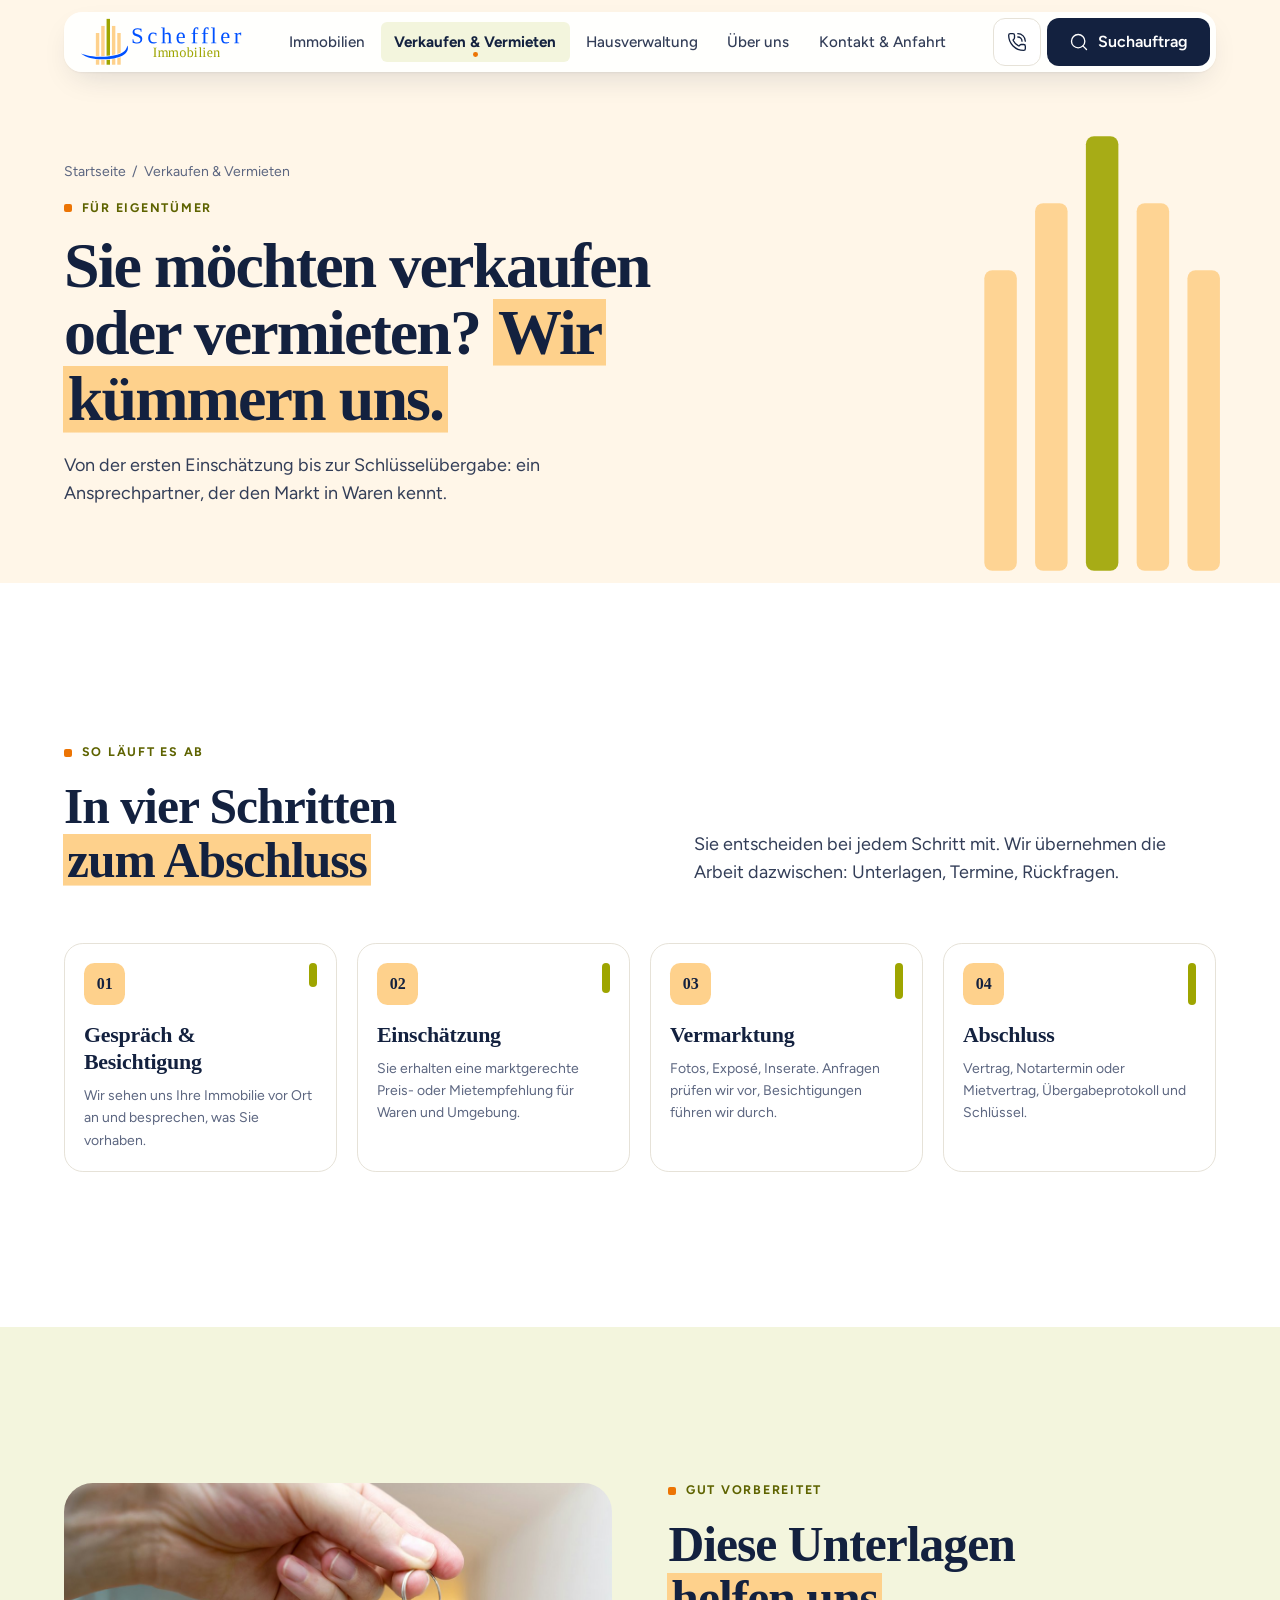
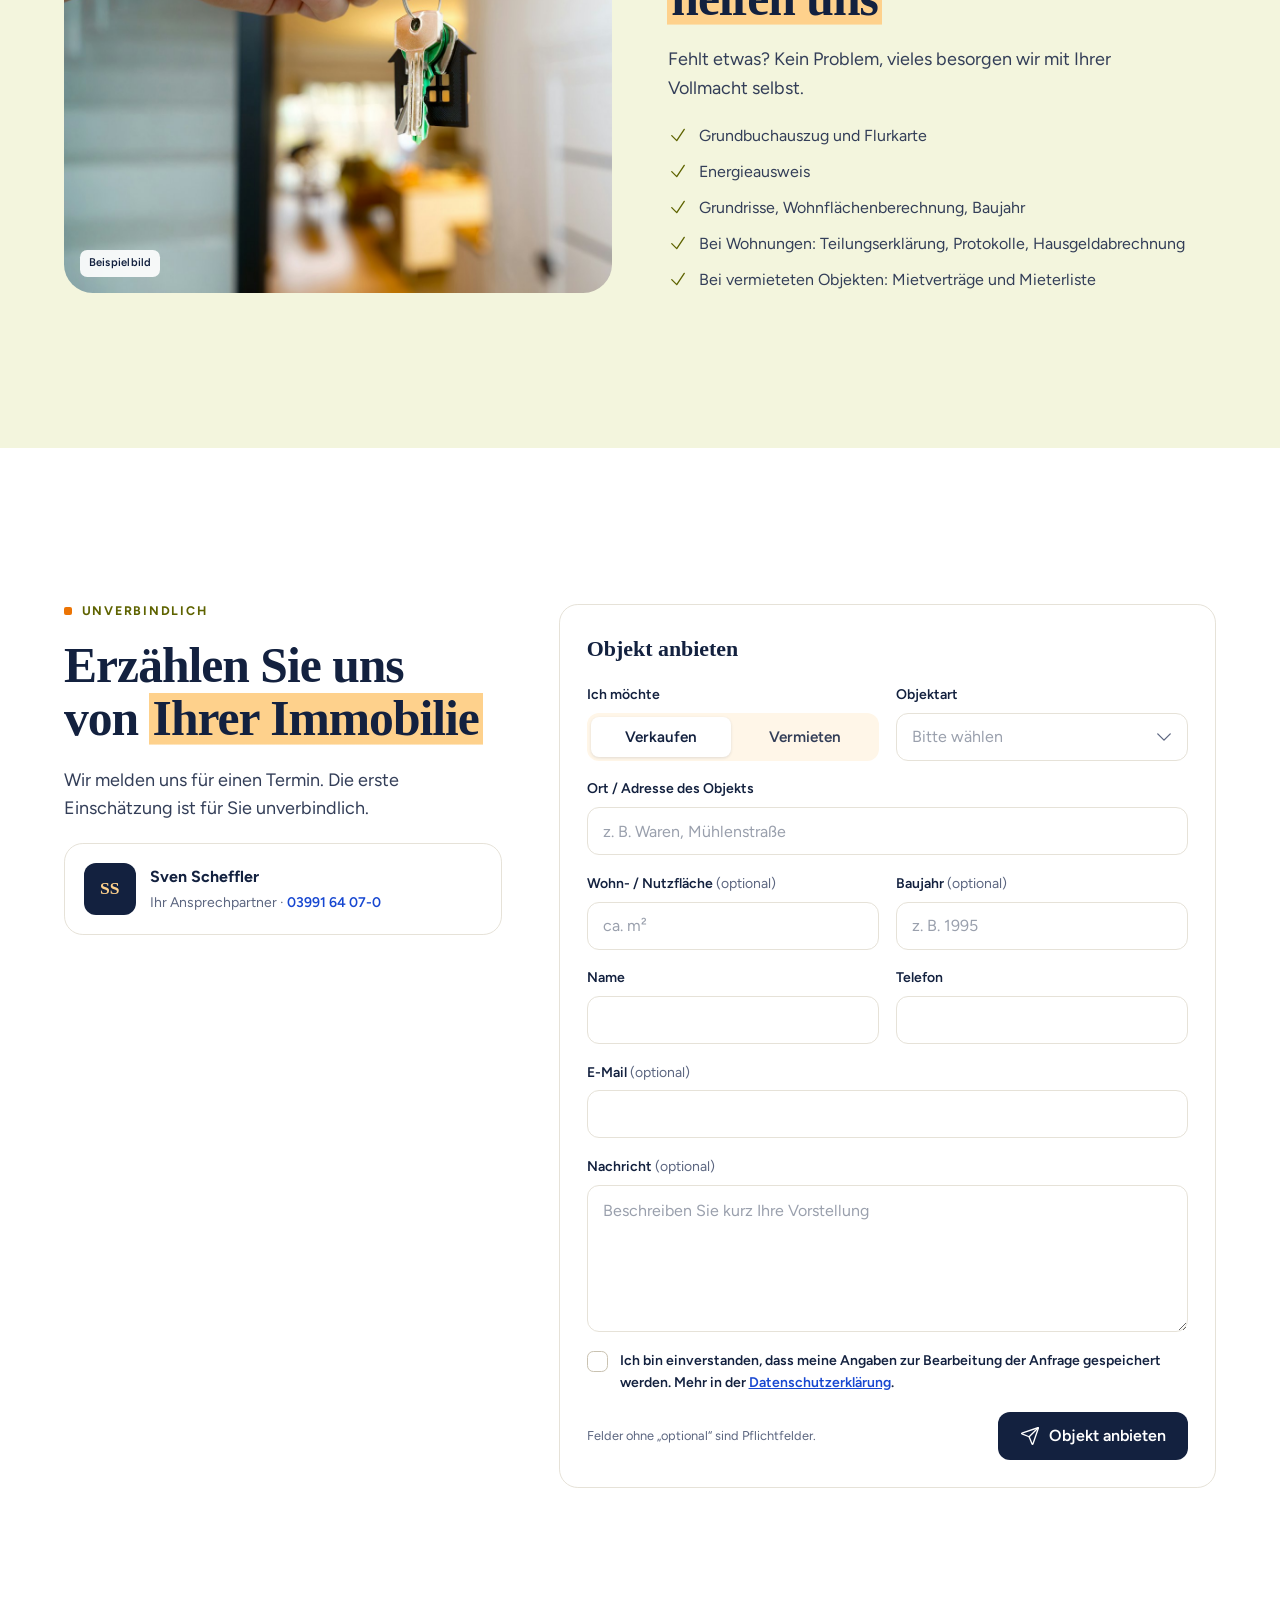
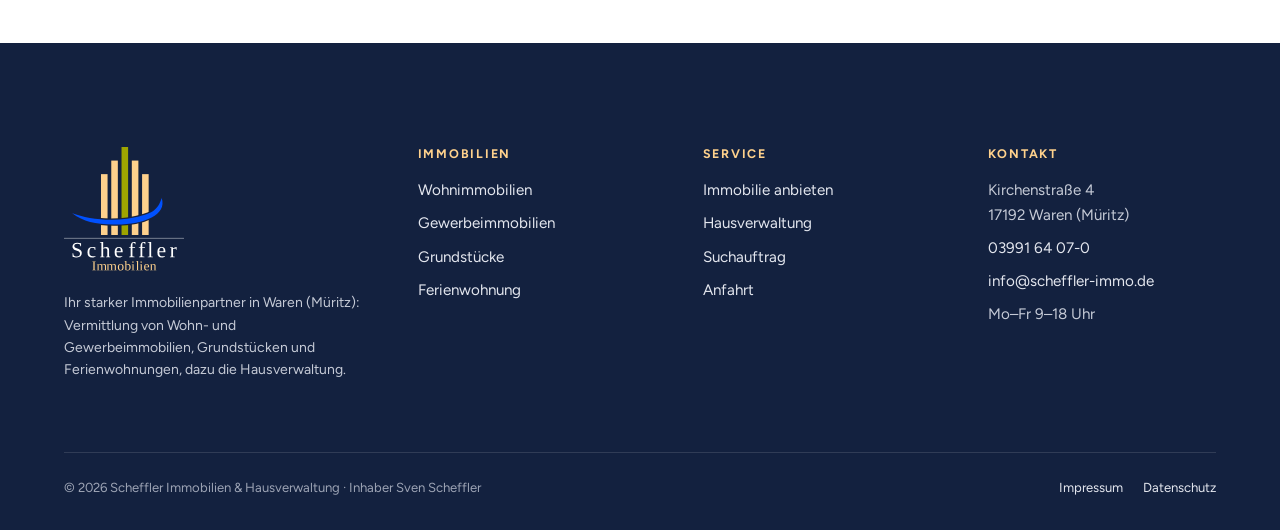
==== anbieten.html @ e6c8309a "Designentwurf Scheffler Immobilien & Hausverwaltung, Waren (Müritz)" ====
<!doctype html>
<html lang="de">
<head>
  <meta charset="utf-8">
  <meta name="viewport" content="width=device-width, initial-scale=1, viewport-fit=cover">
  <title>Immobilie verkaufen oder vermieten in Waren (Müritz) · Scheffler Immobilien</title>
  <meta name="description" content="Sie möchten Ihr Haus, Ihre Wohnung oder Ihr Grundstück in Waren verkaufen oder vermieten? Scheffler Immobilien begleitet Sie von der Einschätzung bis zur Übergabe.">
  <meta name="robots" content="noindex, nofollow">
  <meta name="theme-color" content="#ffffff">
  <link rel="icon" href="assets/favicon.svg" type="image/svg+xml">
  <link rel="preload" href="fonts/fraunces-latin.woff2" as="font" type="font/woff2" crossorigin>
  <link rel="preload" href="fonts/figtree-latin.woff2" as="font" type="font/woff2" crossorigin>
  <link rel="stylesheet" href="css/styles.css?v=1">
  <script>document.documentElement.classList.add('js');try{if(sessionStorage.getItem('si-seen'))document.documentElement.classList.add('no-preload')}catch(e){}</script>
</head>
<body>
<!-- partial:sprite --><svg class="sr-only" aria-hidden="true" focusable="false"><symbol id="i-home-modern" viewBox="0 0 24 24"><path d="M8.25 21v-4.875c0-.621.504-1.125 1.125-1.125h2.25c.621 0 1.125.504 1.125 1.125V21m0 0h4.5V3.545M12.75 21h7.5V10.75M2.25 21h1.5m18 0h-18M2.25 9l4.5-1.636M18.75 3l-1.5.545m0 6.205 3 1m1.5.5-1.5-.5M6.75 7.364V3h-3v18m3-13.636 10.5-3.819"/></symbol><symbol id="i-building-office-2" viewBox="0 0 24 24"><path d="M2.25 21h19.5m-18-18v18m10.5-18v18m6-13.5V21M6.75 6.75h.75m-.75 3h.75m-.75 3h.75m3-6h.75m-.75 3h.75m-.75 3h.75M6.75 21v-3.375c0-.621.504-1.125 1.125-1.125h2.25c.621 0 1.125.504 1.125 1.125V21M3 3h12m-.75 4.5H21m-3.75 3.75h.008v.008h-.008v-.008Zm0 3h.008v.008h-.008v-.008Zm0 3h.008v.008h-.008v-.008Z"/></symbol><symbol id="i-map" viewBox="0 0 24 24"><path d="M9 6.75V15m6-6v8.25m.503 3.498 4.875-2.437c.381-.19.622-.58.622-1.006V4.82c0-.836-.88-1.38-1.628-1.006l-3.869 1.934c-.317.159-.69.159-1.006 0L9.503 3.252a1.125 1.125 0 0 0-1.006 0L3.622 5.689C3.24 5.88 3 6.27 3 6.695V19.18c0 .836.88 1.38 1.628 1.006l3.869-1.934c.317-.159.69-.159 1.006 0l4.994 2.497c.317.158.69.158 1.006 0Z"/></symbol><symbol id="i-sun" viewBox="0 0 24 24"><path d="M12 3v2.25m6.364.386-1.591 1.591M21 12h-2.25m-.386 6.364-1.591-1.591M12 18.75V21m-4.773-4.227-1.591 1.591M5.25 12H3m4.227-4.773L5.636 5.636M15.75 12a3.75 3.75 0 1 1-7.5 0 3.75 3.75 0 0 1 7.5 0Z"/></symbol><symbol id="i-envelope" viewBox="0 0 24 24"><path d="M21.75 6.75v10.5a2.25 2.25 0 0 1-2.25 2.25h-15a2.25 2.25 0 0 1-2.25-2.25V6.75m19.5 0A2.25 2.25 0 0 0 19.5 4.5h-15a2.25 2.25 0 0 0-2.25 2.25m19.5 0v.243a2.25 2.25 0 0 1-1.07 1.916l-7.5 4.615a2.25 2.25 0 0 1-2.36 0L3.32 8.91a2.25 2.25 0 0 1-1.07-1.916V6.75"/></symbol><symbol id="i-chevron-down" viewBox="0 0 24 24"><path d="m19.5 8.25-7.5 7.5-7.5-7.5"/></symbol><symbol id="i-check" viewBox="0 0 24 24"><path d="m4.5 12.75 6 6 9-13.5"/></symbol><symbol id="i-squares-2x2" viewBox="0 0 24 24"><path d="M3.75 6A2.25 2.25 0 0 1 6 3.75h2.25A2.25 2.25 0 0 1 10.5 6v2.25a2.25 2.25 0 0 1-2.25 2.25H6a2.25 2.25 0 0 1-2.25-2.25V6ZM3.75 15.75A2.25 2.25 0 0 1 6 13.5h2.25a2.25 2.25 0 0 1 2.25 2.25V18a2.25 2.25 0 0 1-2.25 2.25H6A2.25 2.25 0 0 1 3.75 18v-2.25ZM13.5 6a2.25 2.25 0 0 1 2.25-2.25H18A2.25 2.25 0 0 1 20.25 6v2.25A2.25 2.25 0 0 1 18 10.5h-2.25a2.25 2.25 0 0 1-2.25-2.25V6ZM13.5 15.75a2.25 2.25 0 0 1 2.25-2.25H18a2.25 2.25 0 0 1 2.25 2.25V18A2.25 2.25 0 0 1 18 20.25h-2.25A2.25 2.25 0 0 1 13.5 18v-2.25Z"/></symbol><symbol id="i-arrows-pointing-out" viewBox="0 0 24 24"><path d="M3.75 3.75v4.5m0-4.5h4.5m-4.5 0L9 9M3.75 20.25v-4.5m0 4.5h4.5m-4.5 0L9 15M20.25 3.75h-4.5m4.5 0v4.5m0-4.5L15 9m5.25 11.25h-4.5m4.5 0v-4.5m0 4.5L15 15"/></symbol><symbol id="i-calendar-days" viewBox="0 0 24 24"><path d="M6.75 3v2.25M17.25 3v2.25M3 18.75V7.5a2.25 2.25 0 0 1 2.25-2.25h13.5A2.25 2.25 0 0 1 21 7.5v11.25m-18 0A2.25 2.25 0 0 0 5.25 21h13.5A2.25 2.25 0 0 0 21 18.75m-18 0v-7.5A2.25 2.25 0 0 1 5.25 9h13.5A2.25 2.25 0 0 1 21 11.25v7.5m-9-6h.008v.008H12v-.008ZM12 15h.008v.008H12V15Zm0 2.25h.008v.008H12v-.008ZM9.75 15h.008v.008H9.75V15Zm0 2.25h.008v.008H9.75v-.008ZM7.5 15h.008v.008H7.5V15Zm0 2.25h.008v.008H7.5v-.008Zm6.75-4.5h.008v.008h-.008v-.008Zm0 2.25h.008v.008h-.008V15Zm0 2.25h.008v.008h-.008v-.008Zm2.25-4.5h.008v.008H16.5v-.008Zm0 2.25h.008v.008H16.5V15Z"/></symbol><symbol id="i-banknotes" viewBox="0 0 24 24"><path d="M2.25 18.75a60.07 60.07 0 0 1 15.797 2.101c.727.198 1.453-.342 1.453-1.096V18.75M3.75 4.5v.75A.75.75 0 0 1 3 6h-.75m0 0v-.375c0-.621.504-1.125 1.125-1.125H20.25M2.25 6v9m18-10.5v.75c0 .414.336.75.75.75h.75m-1.5-1.5h.375c.621 0 1.125.504 1.125 1.125v9.75c0 .621-.504 1.125-1.125 1.125h-.375m1.5-1.5H21a.75.75 0 0 0-.75.75v.75m0 0H3.75m0 0h-.375a1.125 1.125 0 0 1-1.125-1.125V15m1.5 1.5v-.75A.75.75 0 0 0 3 15h-.75M15 10.5a3 3 0 1 1-6 0 3 3 0 0 1 6 0Zm3 0h.008v.008H18V10.5Zm-12 0h.008v.008H6V10.5Z"/></symbol><symbol id="i-wrench-screwdriver" viewBox="0 0 24 24"><path d="M11.42 15.17 17.25 21A2.652 2.652 0 0 0 21 17.25l-5.877-5.877M11.42 15.17l2.496-3.03c.317-.384.74-.626 1.208-.766M11.42 15.17l-4.655 5.653a2.548 2.548 0 1 1-3.586-3.586l6.837-5.63m5.108-.233c.55-.164 1.163-.188 1.743-.14a4.5 4.5 0 0 0 4.486-6.336l-3.276 3.277a3.004 3.004 0 0 1-2.25-2.25l3.276-3.276a4.5 4.5 0 0 0-6.336 4.486c.091 1.076-.071 2.264-.904 2.95l-.102.085m-1.745 1.437L5.909 7.5H4.5L2.25 3.75l1.5-1.5L7.5 4.5v1.409l4.26 4.26m-1.745 1.437 1.745-1.437m6.615 8.206L15.75 15.75M4.867 19.125h.008v.008h-.008v-.008Z"/></symbol><symbol id="i-document-text" viewBox="0 0 24 24"><path d="M19.5 14.25v-2.625a3.375 3.375 0 0 0-3.375-3.375h-1.5A1.125 1.125 0 0 1 13.5 7.125v-1.5a3.375 3.375 0 0 0-3.375-3.375H8.25m0 12.75h7.5m-7.5 3H12M10.5 2.25H5.625c-.621 0-1.125.504-1.125 1.125v17.25c0 .621.504 1.125 1.125 1.125h12.75c.621 0 1.125-.504 1.125-1.125V11.25a9 9 0 0 0-9-9Z"/></symbol><symbol id="i-calculator" viewBox="0 0 24 24"><path d="M15.75 15.75V18m-7.5-6.75h.008v.008H8.25v-.008Zm0 2.25h.008v.008H8.25V13.5Zm0 2.25h.008v.008H8.25v-.008Zm0 2.25h.008v.008H8.25V18Zm2.498-6.75h.007v.008h-.007v-.008Zm0 2.25h.007v.008h-.007V13.5Zm0 2.25h.007v.008h-.007v-.008Zm0 2.25h.007v.008h-.007V18Zm2.504-6.75h.008v.008h-.008v-.008Zm0 2.25h.008v.008h-.008V13.5Zm0 2.25h.008v.008h-.008v-.008Zm0 2.25h.008v.008h-.008V18Zm2.498-6.75h.008v.008h-.008v-.008Zm0 2.25h.008v.008h-.008V13.5ZM8.25 6h7.5v2.25h-7.5V6ZM12 2.25c-1.892 0-3.758.11-5.593.322C5.307 2.7 4.5 3.65 4.5 4.757V19.5a2.25 2.25 0 0 0 2.25 2.25h10.5a2.25 2.25 0 0 0 2.25-2.25V4.757c0-1.108-.806-2.057-1.907-2.185A48.507 48.507 0 0 0 12 2.25Z"/></symbol><symbol id="i-users" viewBox="0 0 24 24"><path d="M15 19.128a9.38 9.38 0 0 0 2.625.372 9.337 9.337 0 0 0 4.121-.952 4.125 4.125 0 0 0-7.533-2.493M15 19.128v-.003c0-1.113-.285-2.16-.786-3.07M15 19.128v.106A12.318 12.318 0 0 1 8.624 21c-2.331 0-4.512-.645-6.374-1.766l-.001-.109a6.375 6.375 0 0 1 11.964-3.07M12 6.375a3.375 3.375 0 1 1-6.75 0 3.375 3.375 0 0 1 6.75 0Zm8.25 2.25a2.625 2.625 0 1 1-5.25 0 2.625 2.625 0 0 1 5.25 0Z"/></symbol><symbol id="i-chat-bubble-left-right" viewBox="0 0 24 24"><path d="M20.25 8.511c.884.284 1.5 1.128 1.5 2.097v4.286c0 1.136-.847 2.1-1.98 2.193-.34.027-.68.052-1.02.072v3.091l-3-3c-1.354 0-2.694-.055-4.02-.163a2.115 2.115 0 0 1-.825-.242m9.345-8.334a2.126 2.126 0 0 0-.476-.095 48.64 48.64 0 0 0-8.048 0c-1.131.094-1.976 1.057-1.976 2.192v4.286c0 .837.46 1.58 1.155 1.951m9.345-8.334V6.637c0-1.621-1.152-3.026-2.76-3.235A48.455 48.455 0 0 0 11.25 3c-2.115 0-4.198.137-6.24.402-1.608.209-2.76 1.614-2.76 3.235v6.226c0 1.621 1.152 3.026 2.76 3.235.577.075 1.157.14 1.74.194V21l4.155-4.155"/></symbol><symbol id="i-shield-check" viewBox="0 0 24 24"><path d="M9 12.75 11.25 15 15 9.75m-3-7.036A11.959 11.959 0 0 1 3.598 6 11.99 11.99 0 0 0 3 9.749c0 5.592 3.824 10.29 9 11.623 5.176-1.332 9-6.03 9-11.622 0-1.31-.21-2.571-.598-3.751h-.152c-3.196 0-6.1-1.248-8.25-3.285Z"/></symbol><symbol id="i-clipboard-document-check" viewBox="0 0 24 24"><path d="M11.35 3.836c-.065.21-.1.433-.1.664 0 .414.336.75.75.75h4.5a.75.75 0 0 0 .75-.75 2.25 2.25 0 0 0-.1-.664m-5.8 0A2.251 2.251 0 0 1 13.5 2.25H15c1.012 0 1.867.668 2.15 1.586m-5.8 0c-.376.023-.75.05-1.124.08C9.095 4.01 8.25 4.973 8.25 6.108V8.25m8.9-4.414c.376.023.75.05 1.124.08 1.131.094 1.976 1.057 1.976 2.192V16.5A2.25 2.25 0 0 1 18 18.75h-2.25m-7.5-10.5H4.875c-.621 0-1.125.504-1.125 1.125v11.25c0 .621.504 1.125 1.125 1.125h9.75c.621 0 1.125-.504 1.125-1.125V18.75m-7.5-10.5h6.375c.621 0 1.125.504 1.125 1.125v9.375m-8.25-3 1.5 1.5 3-3.75"/></symbol><symbol id="i-camera" viewBox="0 0 24 24"><path d="M6.827 6.175A2.31 2.31 0 0 1 5.186 7.23c-.38.054-.757.112-1.134.175C2.999 7.58 2.25 8.507 2.25 9.574V18a2.25 2.25 0 0 0 2.25 2.25h15A2.25 2.25 0 0 0 21.75 18V9.574c0-1.067-.75-1.994-1.802-2.169a47.865 47.865 0 0 0-1.134-.175 2.31 2.31 0 0 1-1.64-1.055l-.822-1.316a2.192 2.192 0 0 0-1.736-1.039 48.774 48.774 0 0 0-5.232 0 2.192 2.192 0 0 0-1.736 1.039l-.821 1.316Z"/><path d="M16.5 12.75a4.5 4.5 0 1 1-9 0 4.5 4.5 0 0 1 9 0ZM18.75 10.5h.008v.008h-.008V10.5Z"/></symbol><symbol id="i-scale" viewBox="0 0 24 24"><path d="M12 3v17.25m0 0c-1.472 0-2.882.265-4.185.75M12 20.25c1.472 0 2.882.265 4.185.75M18.75 4.97A48.416 48.416 0 0 0 12 4.5c-2.291 0-4.545.16-6.75.47m13.5 0c1.01.143 2.01.317 3 .52m-3-.52 2.62 10.726c.122.499-.106 1.028-.589 1.202a5.988 5.988 0 0 1-2.031.352 5.988 5.988 0 0 1-2.031-.352c-.483-.174-.711-.703-.59-1.202L18.75 4.971Zm-16.5.52c.99-.203 1.99-.377 3-.52m0 0 2.62 10.726c.122.499-.106 1.028-.589 1.202a5.989 5.989 0 0 1-2.031.352 5.989 5.989 0 0 1-2.031-.352c-.483-.174-.711-.703-.59-1.202L5.25 4.971Z"/></symbol><symbol id="i-device-phone-mobile" viewBox="0 0 24 24"><path d="M10.5 1.5H8.25A2.25 2.25 0 0 0 6 3.75v16.5a2.25 2.25 0 0 0 2.25 2.25h7.5A2.25 2.25 0 0 0 18 20.25V3.75a2.25 2.25 0 0 0-2.25-2.25H13.5m-3 0V3h3V1.5m-3 0h3m-3 18.75h3"/></symbol><symbol id="i-x-mark" viewBox="0 0 24 24"><path d="M6 18 18 6M6 6l12 12"/></symbol><symbol id="i-building-storefront" viewBox="0 0 24 24"><path d="M13.5 21v-7.5a.75.75 0 0 1 .75-.75h3a.75.75 0 0 1 .75.75V21m-4.5 0H2.36m11.14 0H18m0 0h3.64m-1.39 0V9.349M3.75 21V9.349m0 0a3.001 3.001 0 0 0 3.75-.615A2.993 2.993 0 0 0 9.75 9.75c.896 0 1.7-.393 2.25-1.016a2.993 2.993 0 0 0 2.25 1.016c.896 0 1.7-.393 2.25-1.015a3.001 3.001 0 0 0 3.75.614m-16.5 0a3.004 3.004 0 0 1-.621-4.72l1.189-1.19A1.5 1.5 0 0 1 5.378 3h13.243a1.5 1.5 0 0 1 1.06.44l1.19 1.189a3 3 0 0 1-.621 4.72M6.75 18h3.75a.75.75 0 0 0 .75-.75V13.5a.75.75 0 0 0-.75-.75H6.75a.75.75 0 0 0-.75.75v3.75c0 .414.336.75.75.75Z"/></symbol><symbol id="i-sparkles" viewBox="0 0 24 24"><path d="M9.813 15.904 9 18.75l-.813-2.846a4.5 4.5 0 0 0-3.09-3.09L2.25 12l2.846-.813a4.5 4.5 0 0 0 3.09-3.09L9 5.25l.813 2.846a4.5 4.5 0 0 0 3.09 3.09L15.75 12l-2.846.813a4.5 4.5 0 0 0-3.09 3.09ZM18.259 8.715 18 9.75l-.259-1.035a3.375 3.375 0 0 0-2.455-2.456L14.25 6l1.036-.259a3.375 3.375 0 0 0 2.455-2.456L18 2.25l.259 1.035a3.375 3.375 0 0 0 2.456 2.456L21.75 6l-1.035.259a3.375 3.375 0 0 0-2.456 2.456ZM16.894 20.567 16.5 21.75l-.394-1.183a2.25 2.25 0 0 0-1.423-1.423L13.5 18.75l1.183-.394a2.25 2.25 0 0 0 1.423-1.423l.394-1.183.394 1.183a2.25 2.25 0 0 0 1.423 1.423l1.183.394-1.183.394a2.25 2.25 0 0 0-1.423 1.423Z"/></symbol><symbol id="i-user" viewBox="0 0 24 24"><path d="M15.75 6a3.75 3.75 0 1 1-7.5 0 3.75 3.75 0 0 1 7.5 0ZM4.501 20.118a7.5 7.5 0 0 1 14.998 0A17.933 17.933 0 0 1 12 21.75c-2.676 0-5.216-.584-7.499-1.632Z"/></symbol><symbol id="i-currency-euro" viewBox="0 0 24 24"><path d="M14.25 7.756a4.5 4.5 0 1 0 0 8.488M7.5 10.5h5.25m-5.25 3h5.25M21 12a9 9 0 1 1-18 0 9 9 0 0 1 18 0Z"/></symbol><symbol id="i-arrow-long-right" viewBox="0 0 24 24"><path d="M17.25 8.25 21 12m0 0-3.75 3.75M21 12H3"/></symbol><symbol id="i-home" viewBox="0 0 24 24"><path d="m2.25 12 8.954-8.955c.44-.439 1.152-.439 1.591 0L21.75 12M4.5 9.75v10.125c0 .621.504 1.125 1.125 1.125H9.75v-4.875c0-.621.504-1.125 1.125-1.125h2.25c.621 0 1.125.504 1.125 1.125V21h4.125c.621 0 1.125-.504 1.125-1.125V9.75M8.25 21h8.25"/></symbol><symbol id="i-information-circle" viewBox="0 0 24 24"><path d="m11.25 11.25.041-.02a.75.75 0 0 1 1.063.852l-.708 2.836a.75.75 0 0 0 1.063.853l.041-.021M21 12a9 9 0 1 1-18 0 9 9 0 0 1 18 0Zm-9-3.75h.008v.008H12V8.25Z"/></symbol><symbol id="i-hand-thumb-up" viewBox="0 0 24 24"><path d="M6.633 10.25c.806 0 1.533-.446 2.031-1.08a9.041 9.041 0 0 1 2.861-2.4c.723-.384 1.35-.956 1.653-1.715a4.498 4.498 0 0 0 .322-1.672V2.75a.75.75 0 0 1 .75-.75 2.25 2.25 0 0 1 2.25 2.25c0 1.152-.26 2.243-.723 3.218-.266.558.107 1.282.725 1.282m0 0h3.126c1.026 0 1.945.694 2.054 1.715.045.422.068.85.068 1.285a11.95 11.95 0 0 1-2.649 7.521c-.388.482-.987.729-1.605.729H13.48c-.483 0-.964-.078-1.423-.23l-3.114-1.04a4.501 4.501 0 0 0-1.423-.23H5.904m10.598-9.75H14.25M5.904 18.5c.083.205.173.405.27.602.197.4-.078.898-.523.898h-.908c-.889 0-1.713-.518-1.972-1.368a12 12 0 0 1-.521-3.507c0-1.553.295-3.036.831-4.398C3.387 9.953 4.167 9.5 5 9.5h1.053c.472 0 .745.556.5.96a8.958 8.958 0 0 0-1.302 4.665c0 1.194.232 2.333.654 3.375Z"/></symbol><symbol id="i-arrow" viewBox="0 0 24 24"><path d="M5 12h14"/><path d="m12 5 7 7-7 7"/></symbol></svg><!-- /partial:sprite -->
<!-- partial:header -->
<div class="preloader" aria-hidden="true">
  <svg viewBox="8 -2 114 114"><rect x="45" y="33" width="8" height="74" rx="1" fill="#FED18C"/><rect x="57.5" y="16.5" width="8" height="90.5" rx="1" fill="#FED18C"/><rect x="70" y="0" width="8" height="107" rx="1" fill="#9EA500"/><rect x="82.5" y="16.5" width="8" height="90.5" rx="1" fill="#FED18C"/><rect x="95" y="33" width="8" height="74" rx="1" fill="#FED18C"/><g class="pl-swoosh"><path d="M10 80.6C24 90.9 37.5 93.9 60.1 94.2C95.8 95.1 126 83 118.8 62C114.3 77.4 106.3 82.4 76.8 87.2C52.4 90.7 26 86.8 10 80.6Z" fill="none" stroke="#fff" stroke-width="3"/><path d="M10 80.6C24 90.9 37.5 93.9 60.1 94.2C95.8 95.1 126 83 118.8 62C114.3 77.4 106.3 82.4 76.8 87.2C52.4 90.7 26 86.8 10 80.6Z" fill="#0051FF"/></g></svg>
</div>
<a class="skip" href="#main">Zum Inhalt springen</a>
<header class="header">
  <div class="container">
    <div class="strip">
      <a class="brand" href="index.html" aria-label="Scheffler Immobilien, zur Startseite">
        <img src="assets/logo-quer.svg" alt="Scheffler Immobilien" width="378" height="112">
      </a>
      <nav class="nav" id="nav" aria-label="Hauptnavigation">
        <span class="nav__glider" aria-hidden="true"></span>
        <a class="nav__link" href="immobilien.html">Immobilien<svg class="i ai-arrow" aria-hidden="true"><use href="#i-arrow"/></svg></a>
        <a class="nav__link is-current" href="anbieten.html" aria-current="page">Verkaufen &amp; Vermieten<svg class="i ai-arrow" aria-hidden="true"><use href="#i-arrow"/></svg></a>
        <a class="nav__link" href="hausverwaltung.html">Hausverwaltung<svg class="i ai-arrow" aria-hidden="true"><use href="#i-arrow"/></svg></a>
        <a class="nav__link" href="index.html#ueber">Über uns<svg class="i ai-arrow" aria-hidden="true"><use href="#i-arrow"/></svg></a>
        <a class="nav__link" href="kontakt.html">Kontakt &amp; Anfahrt<svg class="i ai-arrow" aria-hidden="true"><use href="#i-arrow"/></svg></a>
        <div class="sheet-foot">
          <a class="btn btn--primary" href="kontakt.html#anfrage"><svg class="i ai ai-search" viewBox="0 0 24 24" aria-hidden="true"><g><path d="m21 21-4.34-4.34"/><circle cx="11" cy="11" r="8"/></g></svg>Suchauftrag</a>
          <a class="btn btn--ghost" href="tel:+49399164070"><svg class="i ai ai-phone" viewBox="0 0 24 24" aria-hidden="true"><path class="w1" d="M13 6a5 5 0 0 1 5 5"/><path class="w2" d="M13 2a9 9 0 0 1 9 9"/><path class="body" d="M13.832 16.568a1 1 0 0 0 1.213-.303l.355-.465A2 2 0 0 1 17 15h3a2 2 0 0 1 2 2v3a2 2 0 0 1-2 2A18 18 0 0 1 2 4a2 2 0 0 1 2-2h3a2 2 0 0 1 2 2v3a2 2 0 0 1-.8 1.6l-.468.351a1 1 0 0 0-.292 1.233 14 14 0 0 0 6.392 6.384"/></svg>03991 64 07-0</a>
        </div>
      </nav>
      <div class="strip__actions">
        <a class="icon-btn strip__tel" href="tel:+49399164070" aria-label="Anrufen: 03991 64 07-0"><svg class="i ai ai-phone" viewBox="0 0 24 24" aria-hidden="true"><path class="w1" d="M13 6a5 5 0 0 1 5 5"/><path class="w2" d="M13 2a9 9 0 0 1 9 9"/><path class="body" d="M13.832 16.568a1 1 0 0 0 1.213-.303l.355-.465A2 2 0 0 1 17 15h3a2 2 0 0 1 2 2v3a2 2 0 0 1-2 2A18 18 0 0 1 2 4a2 2 0 0 1 2-2h3a2 2 0 0 1 2 2v3a2 2 0 0 1-.8 1.6l-.468.351a1 1 0 0 0-.292 1.233 14 14 0 0 0 6.392 6.384"/></svg></a>
        <a class="btn btn--primary strip__cta" href="kontakt.html#anfrage" aria-label="Suchauftrag aufgeben"><svg class="i ai ai-search" viewBox="0 0 24 24" aria-hidden="true"><g><path d="m21 21-4.34-4.34"/><circle cx="11" cy="11" r="8"/></g></svg><span>Suchauftrag</span></a>
        <button class="icon-btn burger" type="button" aria-controls="nav" aria-expanded="false" aria-label="Menü öffnen">
          <span class="burger__bars" aria-hidden="true"><span></span><span></span><span></span></span>
        </button>
      </div>
    </div>
  </div>
</header>
<div class="backdrop" aria-hidden="true"></div>
<!-- /partial:header -->

<main id="main">
  <section class="page-head">
    <svg class="page-head__bars" viewBox="40 -2 70 112" aria-hidden="true"><rect x="45" y="33" width="8" height="74" rx="2" fill="#FED18C"/><rect x="57.5" y="16.5" width="8" height="90.5" rx="2" fill="#FED18C"/><rect x="70" y="0" width="8" height="107" rx="2" fill="#9EA500"/><rect x="82.5" y="16.5" width="8" height="90.5" rx="2" fill="#FED18C"/><rect x="95" y="33" width="8" height="74" rx="2" fill="#FED18C"/></svg>
    <div class="container page-head__grid">
      <div class="page-head__copy">
        <nav class="crumbs" aria-label="Brotkrumen"><a href="index.html">Startseite</a><span aria-hidden="true">/</span><span aria-current="page">Verkaufen & Vermieten</span></nav>
        <span class="eyebrow">Für Eigentümer</span>
        <h1>Sie möchten verkaufen oder vermieten? <span class="hl">Wir kümmern uns.</span></h1>
        <p class="lead">Von der ersten Einschätzung bis zur Schlüsselübergabe: ein Ansprechpartner, der den Markt in Waren kennt.</p>
      </div>
      
    </div>
  </section>

  <section class="section" aria-labelledby="ablauf-title">
    <div class="container">
      <div class="sec-head sec-head--split reveal">
        <div class="sec-head__main"><span class="eyebrow">So läuft es ab</span><h2 class="h2" id="ablauf-title" style="margin-top:1rem">In vier Schritten <span class="hl">zum Abschluss</span></h2></div>
        <div class="sec-head__side"><p class="lead">Sie entscheiden bei jedem Schritt mit. Wir übernehmen die Arbeit dazwischen: Unterlagen, Termine, Rückfragen.</p></div>
      </div>
      <ol class="steps">
        <li class="step reveal"><h3 class="h3">Gespräch &amp; Besichtigung</h3><p>Wir sehen uns Ihre Immobilie vor Ort an und besprechen, was Sie vorhaben.</p></li>
        <li class="step reveal"><h3 class="h3">Einschätzung</h3><p>Sie erhalten eine marktgerechte Preis- oder Mietempfehlung für Waren und Umgebung.</p></li>
        <li class="step reveal"><h3 class="h3">Vermarktung</h3><p>Fotos, Exposé, Inserate. Anfragen prüfen wir vor, Besichtigungen führen wir durch.</p></li>
        <li class="step reveal"><h3 class="h3">Abschluss</h3><p>Vertrag, Notartermin oder Mietvertrag, Übergabeprotokoll und Schlüssel.</p></li>
      </ol>
    </div>
  </section>

  <section class="section section--olive" aria-labelledby="unterlagen-title">
    <div class="container split">
      <div class="split__media reveal"><img src="assets/img/schluessel.jpg" alt="Hand hält einen Hausschlüssel mit hausförmigem Anhänger" loading="lazy" width="1200" height="1200"><span class="tag">Beispielbild</span></div>
      <div class="split__copy reveal">
        <span class="eyebrow">Gut vorbereitet</span>
        <h2 class="h2" id="unterlagen-title">Diese Unterlagen <span class="hl">helfen uns</span></h2>
        <p class="lead">Fehlt etwas? Kein Problem, vieles besorgen wir mit Ihrer Vollmacht selbst.</p>
        <ul class="ticks">
          <li><svg class="i" aria-hidden="true"><use href="#i-check"/></svg>Grundbuchauszug und Flurkarte</li>
          <li><svg class="i" aria-hidden="true"><use href="#i-check"/></svg>Energieausweis</li>
          <li><svg class="i" aria-hidden="true"><use href="#i-check"/></svg>Grundrisse, Wohnflächenberechnung, Baujahr</li>
          <li><svg class="i" aria-hidden="true"><use href="#i-check"/></svg>Bei Wohnungen: Teilungserklärung, Protokolle, Hausgeldabrechnung</li>
          <li><svg class="i" aria-hidden="true"><use href="#i-check"/></svg>Bei vermieteten Objekten: Mietverträge und Mieterliste</li>
        </ul>
      </div>
    </div>
  </section>

  <section class="section" id="anfrage" aria-labelledby="form-title">
    <div class="container form-wrap">
      <div class="form-wrap__side">
        <span class="eyebrow">Unverbindlich</span>
        <h2 class="h2">Erzählen Sie uns von <span class="hl">Ihrer Immobilie</span></h2>
        <p class="lead">Wir melden uns für einen Termin. Die erste Einschätzung ist für Sie unverbindlich.</p>
        <div class="owner"><span class="owner__mono" aria-hidden="true">SS</span><div><b>Sven Scheffler</b><span>Ihr Ansprechpartner · <a class="link" href="tel:+49399164070">03991 64 07-0</a></span></div></div>
      </div>
      <div class="card form-wrap__form">
        <form class="form" data-form novalidate>
          <h3 class="form__title" id="form-title">Objekt anbieten</h3>
          <div class="form__grid">
            <div class="field">
              <span class="field__label" id="lbl-vorhaben">Ich möchte</span>
              <div class="seg seg--full" role="radiogroup" aria-labelledby="lbl-vorhaben"><input type="radio" name="vorhaben" id="f-vorhaben-verkaufen" value="verkaufen" checked><label for="f-vorhaben-verkaufen">Verkaufen</label><input type="radio" name="vorhaben" id="f-vorhaben-vermieten" value="vermieten"><label for="f-vorhaben-vermieten">Vermieten</label></div>
            </div>
            <div class="field">
              <span class="field__label" id="lbl-objektart">Objektart</span>
              <div class="select" data-select data-name="objektart">
                <input type="hidden" name="objektart" value="" data-required>
                <button class="select__btn" type="button" aria-haspopup="listbox" aria-expanded="false" aria-labelledby="lbl-objektart">
                  <span class="select__value is-placeholder">Bitte wählen</span><svg class="i" aria-hidden="true"><use href="#i-chevron-down"/></svg>
                </button>
                <ul class="select__list" role="listbox" aria-labelledby="lbl-objektart" data-title="Objektart" tabindex="-1"><li class="select__opt" role="option" data-value="" aria-selected="true">Bitte wählen<svg class="i" aria-hidden="true"><use href="#i-check"/></svg></li><li class="select__opt" role="option" data-value="wohnung">Eigentumswohnung<svg class="i" aria-hidden="true"><use href="#i-check"/></svg></li><li class="select__opt" role="option" data-value="haus">Haus<svg class="i" aria-hidden="true"><use href="#i-check"/></svg></li><li class="select__opt" role="option" data-value="mfh">Mehrfamilienhaus<svg class="i" aria-hidden="true"><use href="#i-check"/></svg></li><li class="select__opt" role="option" data-value="gewerbe">Gewerbeimmobilie<svg class="i" aria-hidden="true"><use href="#i-check"/></svg></li><li class="select__opt" role="option" data-value="grundstueck">Grundstück<svg class="i" aria-hidden="true"><use href="#i-check"/></svg></li><li class="select__opt" role="option" data-value="ferien">Ferienimmobilie<svg class="i" aria-hidden="true"><use href="#i-check"/></svg></li></ul>
              </div>
              <span class="field__error">Bitte wählen Sie eine Option.</span>
            </div>
            <div class="field full">
              <label for="f-ort">Ort / Adresse des Objekts</label>
              <input class="input" id="f-ort" name="ort" type="text" placeholder="z. B. Waren, Mühlenstraße" required>
              <span class="field__error">Bitte ausfüllen.</span>
            </div>
            <div class="field">
              <label for="f-flaeche">Wohn- / Nutzfläche <span class="opt">(optional)</span></label>
              <input class="input" id="f-flaeche" name="flaeche" type="text" placeholder="ca. m²">
              <span class="field__error">Bitte ausfüllen.</span>
            </div>
            <div class="field">
              <label for="f-baujahr">Baujahr <span class="opt">(optional)</span></label>
              <input class="input" id="f-baujahr" name="baujahr" type="text" placeholder="z. B. 1995">
              <span class="field__error">Bitte ausfüllen.</span>
            </div>
            <div class="field">
              <label for="f-name">Name</label>
              <input class="input" id="f-name" name="name" type="text" autocomplete="name" required>
              <span class="field__error">Bitte ausfüllen.</span>
            </div>
            <div class="field">
              <label for="f-telefon">Telefon</label>
              <input class="input" id="f-telefon" name="telefon" type="tel" autocomplete="tel" required>
              <span class="field__error">Bitte eine gültige Telefonnummer angeben.</span>
            </div>
            <div class="field full">
              <label for="f-email">E-Mail <span class="opt">(optional)</span></label>
              <input class="input" id="f-email" name="email" type="email" autocomplete="email">
              <span class="field__error">Bitte eine gültige E-Mail-Adresse angeben.</span>
            </div>
            <div class="field full">
              <label for="f-nachricht">Nachricht <span class="opt">(optional)</span></label>
              <textarea class="input" id="f-nachricht" name="nachricht" rows="5" placeholder="Beschreiben Sie kurz Ihre Vorstellung"></textarea>
            </div>
            <div class="field full">
              <label class="check"><input type="checkbox" name="datenschutz" required><span class="check__box"><svg class="i" aria-hidden="true"><use href="#i-check"/></svg></span><span>Ich bin einverstanden, dass meine Angaben zur Bearbeitung der Anfrage gespeichert werden. Mehr in der <a href="datenschutz.html">Datenschutzerklärung</a>.</span></label>
              <span class="field__error">Bitte bestätigen Sie die Einwilligung.</span>
            </div>
          </div>
          <input class="hp" type="text" name="botcheck" tabindex="-1" autocomplete="off" aria-hidden="true">
          <div class="form__foot">
            <p class="form__note">Felder ohne „optional“ sind Pflichtfelder.</p>
            <button class="btn btn--primary" type="submit"><svg class="i ai ai-send" viewBox="0 0 24 24" aria-hidden="true"><g><path d="M14.5,21.7c.1.3.4.4.7.3.1,0,.2-.2.3-.3L22,2.7c0-.3,0-.5-.3-.6-.1,0-.2,0-.3,0L2.3,8.5c-.3,0-.4.4-.3.6,0,.1.2.2.3.3l7.9,3.2c.5.2.9.6,1.1,1.1l3.2,7.9Z"/><path d="M21.9,2.1l-10.9,10.9"/></g></svg>Objekt anbieten</button>
          </div>
        </form>
      </div>
    </div>
  </section>
</main>

<!-- partial:footer -->
<footer class="footer">
  <div class="container">
    <div class="footer__grid">
      <div class="footer__brand">
        <img src="assets/logo-negativ.svg" alt="Scheffler Immobilien" width="146" height="152">
        <p>Ihr starker Immobilienpartner in Waren (Müritz): Vermittlung von Wohn- und Gewerbeimmobilien, Grundstücken und Ferienwohnungen, dazu die Hausverwaltung.</p>
      </div>
      <div>
        <h3>Immobilien</h3>
        <ul>
          <li><a href="immobilien.html?art=wohnen">Wohnimmobilien</a></li>
          <li><a href="immobilien.html?art=gewerbe">Gewerbeimmobilien</a></li>
          <li><a href="immobilien.html?art=grundstueck">Grundstücke</a></li>
          <li><a href="immobilien.html?art=ferien">Ferienwohnung</a></li>
        </ul>
      </div>
      <div>
        <h3>Service</h3>
        <ul>
          <li><a href="anbieten.html">Immobilie anbieten</a></li>
          <li><a href="hausverwaltung.html">Hausverwaltung</a></li>
          <li><a href="kontakt.html#anfrage">Suchauftrag</a></li>
          <li><a href="kontakt.html">Anfahrt</a></li>
        </ul>
      </div>
      <div>
        <h3>Kontakt</h3>
        <ul>
          <li>Kirchenstraße 4<br>17192 Waren (Müritz)</li>
          <li><a href="tel:+49399164070">03991 64 07-0</a></li>
          <li><a href="mailto:info@scheffler-immo.de">info@scheffler-immo.de</a></li>
          <li>Mo–Fr 9–18 Uhr</li>
        </ul>
      </div>
    </div>
    <div class="footer__bottom">
      <p>© <span data-year>2026</span> Scheffler Immobilien &amp; Hausverwaltung · Inhaber Sven Scheffler</p>
      <nav aria-label="Rechtliches"><a href="impressum.html">Impressum</a><a href="datenschutz.html">Datenschutz</a></nav>
    </div>
  </div>
</footer>
<div class="modal" id="sent" role="dialog" aria-modal="true" aria-labelledby="sent-title" hidden>
  <div class="modal__card">
    <span class="modal__icon"><svg class="i i--lg" aria-hidden="true"><use href="#i-check"/></svg></span>
    <h2 class="h3" id="sent-title">Danke, Ihre Anfrage ist angekommen.</h2>
    <p class="muted">Wir melden uns so bald wie möglich bei Ihnen. Eilig? Rufen Sie uns an: <a class="link" href="tel:+49399164070">03991 64 07-0</a></p>
    <button class="btn btn--primary" type="button" data-close>Schließen</button>
  </div>
</div>
<script src="js/main.js?v=1" defer></script>
<!-- /partial:footer -->
</body>
</html>
---- css/styles.css ----
/* Scheffler Immobilien & Hausverwaltung, Waren (Müritz) — Designentwurf
   Tokens first; every component uses only these. */

@font-face {
  font-family: "Fraunces";
  src: url("../fonts/fraunces-latin.woff2") format("woff2");
  font-weight: 100 900;
  font-display: swap;
}
@font-face {
  font-family: "Figtree";
  src: url("../fonts/figtree-latin.woff2") format("woff2");
  font-weight: 300 900;
  font-display: swap;
}

:root {
  /* colour: the logo's blue, olive and peach + the old site's orange */
  --ink: #13213F;              /* deep shade of the logo blue: text, primary buttons, footer */
  --ink-2: #333E58;            /* body copy */
  --muted: #5C6680;
  --line: #E6E2D8;
  --blue: #0051FF;             /* logo blue: links, icons, swoosh */
  --blue-deep: #1747D1;
  --blue-wash: #EAF0FF;
  --olive: #9EA500;            /* logo olive: bars, decoration */
  --olive-text: #5E6300;       /* AA on white */
  --olive-deep: #3F4400;       /* band background */
  --olive-wash: #F3F5DD;
  --peach: #FED18C;            /* logo peach: accent blocks */
  --peach-wash: #FFF6E8;       /* tint sections */
  --orange: #EC7404;           /* old site accent: markers, dots */
  --orange-text: #B35500;
  --ok: #2F8A4C;
  --error: #C4321C;
  --white: #fff;

  /* type */
  --f-head: "Fraunces", Georgia, serif;
  --f-body: "Figtree", system-ui, sans-serif;
  --t-display: clamp(2.35rem, 1.35rem + 4.2vw, 4.6rem);
  --t-h2: clamp(1.9rem, 1.3rem + 2.4vw, 3.1rem);
  --t-h3: clamp(1.15rem, 1.05rem + .4vw, 1.375rem);
  --t-lead: clamp(1.02rem, .98rem + .2vw, 1.125rem);
  --t-body: 1rem;
  --t-small: .875rem;
  --t-xs: .78rem;

  /* space (fluid; breakpoints change layout, never these) */
  --gutter: clamp(1rem, .5rem + 2.2vw, 2rem);
  --section-pad: clamp(5.5rem, 2.5rem + 9vw, 12rem);
  --head-gap: clamp(2.25rem, 1.5rem + 2.5vw, 4rem);
  --block-gap: clamp(3rem, 2rem + 4vw, 6rem);
  --col-gap: clamp(1.5rem, .75rem + 3.5vw, 5rem);
  --card-pad: clamp(1.125rem, .8rem + 1.1vw, 1.75rem);
  --card-pad-sm: clamp(1rem, .9rem + .35vw, 1.25rem);
  --card-gap: clamp(1rem, .85rem + .6vw, 1.25rem);
  --card-r: clamp(1rem, .9rem + .35vw, 1.25rem);
  --stack: .75rem;

  /* controls: one height, one radius family (logo tile is a rounded square → no pills) */
  --ctl-h: 3rem;
  --ctl-r: .75rem;
  --inset: .375rem;
  --strip-r: calc(var(--ctl-r) + var(--inset));
  --strip-h: calc(var(--ctl-h) + 2 * var(--inset));
  --in-r: calc(var(--ctl-r) - var(--inset));

  --container: 76rem;
  --ease: cubic-bezier(.22, .61, .36, 1);
  --shadow: 0 1px 2px rgb(19 33 63 / .05), 0 12px 32px -12px rgb(19 33 63 / .18);
}

*,
*::before,
*::after { box-sizing: border-box; }

html {
  -webkit-text-size-adjust: 100%;
  text-size-adjust: 100%;
  scroll-behavior: smooth;
  scroll-padding-top: 6.5rem;
}
@media (prefers-reduced-motion: reduce) {
  html { scroll-behavior: auto; }
  *, *::before, *::after { animation-duration: .01ms !important; transition-duration: .01ms !important; }
}

body {
  margin: 0;
  background: var(--white);
  color: var(--ink-2);
  font: 400 var(--t-body)/1.6 var(--f-body);
  -webkit-font-smoothing: antialiased;
}
body.is-locked { position: fixed; inset-inline: 0; width: 100%; }

img, svg { display: block; max-width: 100%; }
a { color: inherit; }
button, input, textarea { font: inherit; color: inherit; }
p { margin: 0; }
h1, h2, h3, h4 { margin: 0; color: var(--ink); font-family: var(--f-head); font-weight: 600; font-optical-sizing: auto; }

.container {
  width: 100%;
  max-width: var(--container);
  margin-inline: auto;
  padding-inline: var(--gutter);
}

.sr-only {
  position: absolute !important;
  width: 1px; height: 1px;
  overflow: hidden; clip: rect(0 0 0 0); white-space: nowrap;
}

.skip {
  position: absolute; left: var(--gutter); top: -4rem; z-index: 200;
  padding: .75rem 1rem; border-radius: var(--ctl-r);
  background: var(--ink); color: var(--white); text-decoration: none;
}
.skip:focus { top: 1rem; }

:focus-visible { outline: 2px solid var(--blue); outline-offset: 3px; border-radius: .25rem; }

/* ---------- icons ---------- */
.i {
  width: 1.25rem; height: 1.25rem; flex: none;
  fill: none; stroke: currentColor; stroke-width: 1.6; stroke-linecap: round; stroke-linejoin: round;
}
.i--sm { width: 1rem; height: 1rem; }
.i--lg { width: 1.5rem; height: 1.5rem; }

/* Animate UI icons, ported from motion variants to CSS; they play on the parent's hover/focus */
.ai g, .ai path, .ai circle { transform-box: fill-box; }
@media (prefers-reduced-motion: no-preference) {
  :is(a, button, .card):hover .ai-pin > g,
  :is(a, button, .card):focus-visible .ai-pin > g { animation: ai-pin 1s ease-in-out; transform-origin: bottom center; }
  :is(a, button):hover .ai-phone .w1, :is(a, button):focus-visible .ai-phone .w1 { animation: ai-wave .9s ease-in-out; }
  :is(a, button):hover .ai-phone .w2, :is(a, button):focus-visible .ai-phone .w2 { animation: ai-wave .9s .15s ease-in-out; }
  :is(a, button):hover .ai-phone .body, :is(a, button):focus-visible .ai-phone .body { animation: ai-ring .6s ease-in-out; transform-origin: center; }
  :is(a, button, .card):hover .ai-key > g,
  :is(a, button, .card):focus-visible .ai-key > g { animation: ai-key 1s ease-in-out; transform-origin: 30% 70%; }
  :is(a, button):hover .ai-send > g, :is(a, button):focus-visible .ai-send > g { animation: ai-send .9s ease-in-out; }
  :is(a, button, .card):hover .ai-search > g,
  :is(a, button, .card):focus-visible .ai-search > g { animation: ai-search 1s ease-in-out; }
  :is(a, button, .card):hover .ai-arrow, :is(a, button, .card):focus-visible .ai-arrow { transform: translateX(.25rem); }
  :is(a, button, .card):hover .ai-clock .hand,
  :is(a, button, .card):focus-visible .ai-clock .hand { animation: ai-hand 1s ease-in-out; transform-origin: 50% 100%; }
  :is(a, button, .card):hover .ai-check path,
  :is(a, button, .card):focus-visible .ai-check path { animation: ai-draw .6s ease-out; stroke-dasharray: 30; }
}
.ai-arrow { transition: transform .25s var(--ease); }
@keyframes ai-pin { 25% { transform: translateY(-6px) scale(.8) rotate(24deg); } 50% { transform: rotate(-12deg); } 100% { transform: none; } }
@keyframes ai-wave { 0%, 100% { opacity: 1; } 40% { opacity: 0; } }
@keyframes ai-ring { 20% { transform: rotate(-12deg); } 40% { transform: rotate(10deg); } 60% { transform: rotate(-6deg); } 80% { transform: rotate(3deg); } }
@keyframes ai-key { 30% { transform: rotate(-22deg); } 60% { transform: rotate(8deg); } 100% { transform: none; } }
@keyframes ai-send { 40% { transform: translate(5px, -5px) scale(.85); opacity: 0; } 41% { transform: translate(-5px, 5px) scale(.85); } 100% { transform: none; opacity: 1; } }
@keyframes ai-search { 25% { transform: translate(-2px, -2px); } 50% { transform: translate(2px, -1px); } 75% { transform: translate(-1px, 2px); } }
@keyframes ai-hand { from { transform: rotate(0); } to { transform: rotate(360deg); } }
@keyframes ai-draw { from { stroke-dashoffset: 30; } to { stroke-dashoffset: 0; } }

/* ---------- type helpers ---------- */
.eyebrow {
  display: inline-flex; align-items: center; gap: .6rem;
  color: var(--olive-text);
  font: 700 var(--t-xs)/1.2 var(--f-body);
  letter-spacing: .14em; text-transform: uppercase;
}
.eyebrow::before {
  content: ""; width: .5rem; height: .5rem; border-radius: .125rem;
  background: var(--orange);
}
.h2 { font-size: var(--t-h2); line-height: 1.08; letter-spacing: -.02em; text-wrap: balance; }
.h3 { font-size: var(--t-h3); line-height: 1.25; letter-spacing: -.01em; }
.lead { font-size: var(--t-lead); line-height: 1.6; color: var(--ink-2); max-width: 36rem; text-wrap: pretty; }
.muted { color: var(--muted); }

/* accent words: solid peach block, full type height, one block per wrapped line */
.hl {
  background: linear-gradient(var(--peach), var(--peach)) 0 52% / 100% 1.04em no-repeat;
  -webkit-box-decoration-break: clone;
  box-decoration-break: clone;
  padding-inline: .08em;
  margin-inline: -.02em;
}

.sec-head { display: grid; gap: 1rem; margin-bottom: var(--head-gap); max-width: 44rem; }
.sec-head--split {
  max-width: none;
  grid-template-columns: minmax(0, 1.1fr) minmax(0, 1fr);
  align-items: end; column-gap: var(--col-gap);
}
.sec-head--split .sec-head__side { display: grid; gap: 1.25rem; justify-items: start; }
@media (max-width: 48rem) { .sec-head--split { grid-template-columns: minmax(0, 1fr); } }

/* ---------- buttons ---------- */
.btn {
  display: inline-flex; align-items: center; justify-content: center; gap: .6rem;
  min-height: var(--ctl-h);
  padding: 0 1.3rem;
  border: 1px solid transparent;
  border-radius: var(--ctl-r);
  font: 600 var(--t-body)/1 var(--f-body);
  text-decoration: none;
  cursor: pointer;
  transition: background-color .2s, color .2s, border-color .2s;
  white-space: nowrap;
}
.btn--primary { background: var(--ink); color: var(--white); }
.btn--primary:hover { background: var(--blue-deep); }
.btn--ghost { background: var(--white); color: var(--ink); border-color: var(--line); }
.btn--ghost:hover { border-color: var(--ink); }
.btn--peach { background: var(--peach); color: var(--ink); }
.btn--peach:hover { background: #FFC56A; }
.btn--light { background: var(--white); color: var(--ink); }
.btn--light:hover { background: var(--peach-wash); }

.link {
  display: inline-flex; align-items: center; gap: .4rem;
  color: var(--blue-deep); font-weight: 600; text-decoration: none;
  background: linear-gradient(currentColor, currentColor) 0 100% / 0 1px no-repeat;
  transition: background-size .25s var(--ease);
}
.link:hover { background-size: 100% 1px; }

/* ---------- header: one continuous strip ---------- */
.header {
  position: fixed; inset: 0 0 auto; z-index: 50;
  padding-top: .75rem;
  pointer-events: none;
}
.strip {
  pointer-events: auto;
  display: grid;
  grid-template-columns: auto minmax(0, 1fr) auto;
  align-items: center; gap: 1rem;
  min-height: var(--strip-h);
  padding: var(--inset) var(--inset) var(--inset) 1rem;
  border-radius: var(--strip-r);
  background: rgb(255 255 255 / .92);
  -webkit-backdrop-filter: saturate(1.4) blur(14px);
  backdrop-filter: saturate(1.4) blur(14px);
  box-shadow: var(--shadow);
  transition: box-shadow .3s;
}
.brand { display: block; line-height: 0; }
.brand img { height: var(--ctl-h); width: auto; }

.nav { position: relative; display: flex; justify-content: center; gap: .15rem; }
.nav__glider {
  position: absolute; top: 0; left: 0; height: 100%;
  border-radius: var(--in-r);
  background: var(--olive-wash);
  opacity: 0; pointer-events: none;
  transition: opacity .2s, transform .3s var(--ease), width .3s var(--ease);
}
.nav__glider.is-on { opacity: 1; }
.nav__glider.no-anim { transition: opacity .2s; }
.nav__link {
  position: relative; z-index: 1;
  display: inline-flex; align-items: center;
  height: calc(var(--ctl-h) - .5rem);
  padding: 0 .85rem;
  border-radius: var(--in-r);
  color: var(--ink-2); text-decoration: none;
  font-weight: 500; font-size: .95rem;
  transition: color .2s;
}
.nav__link:hover { color: var(--ink); }
.nav__link.is-current { background: var(--olive-wash); color: var(--ink); font-weight: 700; }
.nav__link.is-current::after {
  content: ""; position: absolute; left: 50%; bottom: .3rem; width: .3rem; height: .3rem;
  margin-left: -.15rem; border-radius: 50%; background: var(--orange);
}
.nav__link-row { display: contents; }
.nav__link .ai-arrow { display: none; }

.strip__actions { display: flex; align-items: center; gap: var(--inset); }
.icon-btn {
  display: inline-grid; place-items: center;
  width: var(--ctl-h); height: var(--ctl-h);
  border: 1px solid var(--line); border-radius: var(--ctl-r);
  background: var(--white); color: var(--ink);
  cursor: pointer; text-decoration: none;
  transition: border-color .2s, background-color .2s;
}
.icon-btn:hover { border-color: var(--ink); }
.burger { display: none; }
.burger__bars { position: relative; width: 1.1rem; height: .75rem; }
.burger__bars span {
  position: absolute; left: 0; width: 100%; height: 2px; border-radius: 1px;
  background: currentColor; transition: transform .3s var(--ease), opacity .2s;
}
.burger__bars span:nth-child(1) { top: 0; }
.burger__bars span:nth-child(2) { top: calc(50% - 1px); }
.burger__bars span:nth-child(3) { bottom: 0; }
.is-menu-open .burger__bars span:nth-child(1) { transform: translateY(calc(.375rem - 1px)) rotate(45deg); }
.is-menu-open .burger__bars span:nth-child(2) { opacity: 0; }
.is-menu-open .burger__bars span:nth-child(3) { transform: translateY(calc(-.375rem + 1px)) rotate(-45deg); }
.sheet-foot { display: none; }

@media (max-width: 70rem) {
  .nav__link { padding: 0 .6rem; }
  .strip__cta span { display: none; }
  .strip__cta { width: var(--ctl-h); padding: 0; }
}

@media (max-width: 64rem) {
  .strip {
    grid-template-columns: minmax(0, 1fr) auto;
    grid-template-rows: auto 0fr;
    row-gap: 0;
    transition: grid-template-rows .4s var(--ease), box-shadow .3s;
  }
  .nav {
    grid-column: 1 / -1; grid-row: 2;
    align-self: stretch;
    display: grid; grid-template-columns: minmax(0, 1fr); align-content: start;
    min-height: 0; overflow: hidden;
    margin-inline: calc(-1 * var(--inset));
    margin-left: -1rem;
    gap: 0;
  }
  .nav__glider { display: none; }
  .nav__inner { min-height: 0; }
  .is-menu-open .strip { grid-template-rows: auto 1fr; }
  .nav__link {
    height: auto; min-height: 3.5rem;
    padding: 0 1.25rem;
    border-radius: 0;
    border-top: 1px solid var(--line);
    justify-content: space-between;
    font-size: 1.05rem;
  }
  .nav__link .ai-arrow { display: block; color: var(--muted); }
  .nav__link.is-current { background: var(--olive-wash); }
  .nav__link.is-current::after { display: none; }
  .sheet-foot {
    display: grid; grid-template-columns: minmax(0, 1fr) minmax(0, 1fr); gap: var(--inset);
    padding: var(--inset);
    border-top: 1px solid var(--line);
  }
  .sheet-foot .btn { width: 100%; }
  .burger { display: inline-grid; }
  .strip__cta, .strip__tel { display: none; }
  .header .strip { max-height: calc(100dvh - 1.5rem); }
  .is-menu-open .nav { overflow-y: auto; overscroll-behavior: contain; }
}
@media (max-width: 22rem) { .sheet-foot { grid-template-columns: minmax(0, 1fr); } }

.backdrop {
  position: fixed; inset: 0; z-index: 40;
  background: rgb(19 33 63 / .35);
  opacity: 0; visibility: hidden;
  transition: opacity .3s, visibility .3s;
}
.is-menu-open .backdrop { opacity: 1; visibility: visible; }

/* ---------- sections ---------- */
.section { padding-block: var(--section-pad); position: relative; }
.section--tint { background: var(--peach-wash); }
.section--olive { background: var(--olive-wash); }
.section--tight-top { padding-top: calc(var(--section-pad) * .5); }

/* ---------- hero ---------- */
.hero {
  overflow-x: clip;
  padding-top: calc(var(--strip-h) + clamp(2.5rem, 1rem + 6vw, 6.5rem));
  padding-bottom: clamp(3.5rem, 2rem + 5vw, 7rem);
  position: relative;
}
.hero::before {           /* soft peach ground behind the visual */
  content: ""; position: absolute; z-index: -1;
  right: 0; top: 0; bottom: 18%;
  width: 46%;
  background: var(--peach-wash);
  border-bottom-left-radius: clamp(2rem, 1rem + 4vw, 5rem);
}
.hero__grid {
  display: grid;
  grid-template-columns: minmax(0, 1.05fr) minmax(0, .95fr);
  align-items: center; gap: var(--col-gap);
}
.hero__copy { display: grid; gap: 1.5rem; justify-items: start; }
.hero__title {
  font-size: var(--t-display);
  line-height: 1.02;
  letter-spacing: -.03em;
  font-variation-settings: "opsz" 144;
  text-wrap: balance;
}
.hero__sub { font-size: clamp(1rem, .96rem + .2vw, 1.125rem); max-width: 31rem; }
.hero__ctas { display: flex; flex-wrap: wrap; gap: .75rem; }

.hero__visual { position: relative; }
.bars { width: 100%; height: auto; overflow: visible; }
.bars__photo { transform-origin: 50% 100%; }
.bars__olive { mix-blend-mode: multiply; }
.bars__swoosh { fill: var(--blue); }
.bars__halo { fill: none; stroke: var(--white); stroke-width: 8; stroke-linejoin: round; }
@media (prefers-reduced-motion: no-preference) {
  .bars__rise { animation: rise 1.1s var(--ease) both; transform-origin: 50% 100%; transform-box: fill-box; }
  .bars__rise:nth-child(1) { animation-delay: .05s; }
  .bars__rise:nth-child(2) { animation-delay: .15s; }
  .bars__rise:nth-child(3) { animation-delay: 0s; }
  .bars__rise:nth-child(4) { animation-delay: .2s; }
  .bars__rise:nth-child(5) { animation-delay: .1s; }
  .bars__sweep { animation: sweep 1.2s .5s var(--ease) both; }
}
@keyframes rise { from { transform: scaleY(.55); } to { transform: none; } }
@keyframes sweep { from { clip-path: inset(0 100% 0 0); } to { clip-path: inset(0 0 0 0); } }

.hero__tag { position: absolute; left: 1rem; bottom: 1rem; }

/* status chip (open/closed, live) */
.status {
  display: inline-flex; align-items: center; gap: .5rem;
  font-size: var(--t-small); color: var(--ink-2);
}
.status__dot { width: .55rem; height: .55rem; border-radius: 50%; background: var(--muted); }
.status.is-open .status__dot { background: var(--ok); box-shadow: 0 0 0 .25rem rgb(47 138 76 / .15); }

/* finder: Kaufen/Mieten + Objektart + Suchen, one row of equal controls */
.finder {
  width: 100%; max-width: 38rem;
  display: grid;
  grid-template-columns: auto minmax(0, 1fr) auto;
  gap: var(--inset);
  padding: var(--inset);
  border-radius: var(--strip-r);
  background: var(--white);
  box-shadow: var(--shadow);
  border: 1px solid var(--line);
}
.finder .seg { background: var(--peach-wash); }
.finder .select__btn { border-color: transparent; background: var(--peach-wash); }
.finder .select__btn:hover { border-color: var(--line); }
@media (max-width: 37.5rem) {
  .finder { grid-template-columns: minmax(0, 1fr) auto; }
  .finder .seg { grid-column: 1 / -1; }
  .finder .seg label { flex: 1; }
}
@media (max-width: 30rem), (min-width: 56.01rem) and (max-width: 80rem) {
  .finder__go span { display: none; }
  .finder__go { width: var(--ctl-h); padding: 0; }
}

.facts {
  display: flex; flex-wrap: wrap; gap: .5rem 1.5rem;
  font-size: var(--t-small); color: var(--muted);
}
.facts li { display: inline-flex; align-items: center; gap: .45rem; }
.facts .i { color: var(--olive-text); }
ul.plain { list-style: none; margin: 0; padding: 0; }

@media (max-width: 56rem) {
  .hero__grid { grid-template-columns: minmax(0, 1fr); }
  .hero__visual { order: -1; width: min(100%, 26rem); justify-self: center; }
  .hero::before { display: none; }
  .hero__visual::before {    /* the peach ground follows the visual, full bleed */
    content: ""; position: absolute; z-index: -1;
    top: -100vh; bottom: 14%;
    left: calc(50% - 50vw); right: calc(50% - 50vw);
    background: var(--peach-wash);
    border-radius: 0 0 clamp(2rem, 1rem + 4vw, 4rem) clamp(2rem, 1rem + 4vw, 4rem);
  }
}

/* ---------- photo tag ---------- */
.tag {
  display: inline-flex; align-items: center; gap: .35rem;
  padding: .3rem .55rem;
  border-radius: .45rem;
  background: rgb(255 255 255 / .9);
  color: var(--ink);
  font-size: .7rem; font-weight: 600; letter-spacing: .02em;
}
.tag--dark { background: rgb(19 33 63 / .78); color: var(--white); }
.tag--peach { background: var(--peach); }
.tag--olive { background: var(--olive-wash); color: var(--olive-text); }

/* ---------- category cards ---------- */
.cats {
  display: grid;
  grid-template-columns: repeat(4, minmax(0, 1fr));
  gap: var(--card-gap);
}
.cat {
  display: grid; grid-template-rows: auto 1fr;
  border-radius: var(--card-r);
  overflow: hidden;
  background: var(--white);
  border: 1px solid var(--line);
  transition: border-color .2s, box-shadow .25s;
}
.cat:hover { border-color: #d6d0c1; box-shadow: var(--shadow); }
.cat__media { position: relative; aspect-ratio: 4 / 3; }
.cat__media img { width: 100%; height: 100%; object-fit: cover; }
.cat__media .tag { position: absolute; left: .6rem; bottom: .6rem; }
.cat__body { display: grid; align-content: start; gap: .6rem; padding: var(--card-pad-sm); }
.cat__title { display: flex; align-items: center; gap: .55rem; }
.cat__title .i { color: var(--olive-text); }
.cat__text { font-size: var(--t-small); color: var(--muted); }
.cat__links { display: flex; gap: .4rem; margin-top: .35rem; flex-wrap: wrap; }
.chip-link {
  display: inline-flex; align-items: center; gap: .3rem;
  height: 2.25rem; padding: 0 .8rem;
  border-radius: .55rem;
  background: var(--peach-wash); color: var(--ink);
  font-size: var(--t-small); font-weight: 600; text-decoration: none;
  transition: background-color .2s;
}
.chip-link:hover { background: var(--peach); }
@media (max-width: 64rem) { .cats { grid-template-columns: repeat(2, minmax(0, 1fr)); } }
@media (max-width: 30rem) {
  .cat__text { display: none; }
  .cat__title { font-size: 1rem; hyphens: auto; }
  .cat__title .i { display: none; }
  .chip-link { padding: 0 .6rem; }
}
@media (max-width: 22.4rem) { .cats { grid-template-columns: minmax(0, 1fr); } .cat__text { display: block; } }

/* ---------- listings ---------- */
.listings {
  display: grid;
  grid-template-columns: repeat(3, minmax(0, 1fr));
  gap: var(--card-gap);
}
.listing {
  display: grid; grid-template-rows: auto 1fr;
  border-radius: var(--card-r);
  overflow: hidden;
  background: var(--white);
  border: 1px solid var(--line);
  transition: box-shadow .25s, border-color .2s;
}
.listing:hover { box-shadow: var(--shadow); border-color: #d6d0c1; }
.listing[hidden] { display: none; }
.listing__media { position: relative; aspect-ratio: 3 / 2; }
.listing__media img { width: 100%; height: 100%; object-fit: cover; }
.listing__tags { position: absolute; left: .6rem; top: .6rem; right: .6rem; display: flex; justify-content: space-between; gap: .4rem; }
.listing__body { display: grid; align-content: start; gap: .75rem; padding: var(--card-pad-sm); }
.listing__place { display: flex; align-items: center; gap: .35rem; font-size: var(--t-small); color: var(--muted); }
.listing__place .i { color: var(--olive-text); }
.listing__title { font-size: 1.15rem; line-height: 1.3; }
.listing__facts {
  display: flex; flex-wrap: wrap; gap: .4rem;
  padding: 0; margin: 0; list-style: none;
}
.listing__facts li {
  display: inline-flex; align-items: center; gap: .35rem;
  height: 1.9rem; padding: 0 .6rem;
  border-radius: .45rem;
  background: var(--peach-wash);
  font-size: .82rem; color: var(--ink-2);
}
.listing__facts .i { width: 1rem; height: 1rem; color: var(--olive-text); }
.listing__foot {
  display: flex; flex-wrap: wrap; align-items: center; justify-content: space-between; gap: .5rem .75rem;
  margin-top: .25rem; padding-top: .9rem;
  border-top: 1px solid var(--line);
}
.price { white-space: nowrap; font-family: var(--f-head); font-weight: 600; font-size: 1.3rem; color: var(--ink); letter-spacing: -.01em; }
.price small { font-family: var(--f-body); font-size: .78rem; font-weight: 500; color: var(--muted); letter-spacing: 0; }

@media (max-width: 64rem) {
  .listings--row {
    grid-template-columns: none;
    grid-auto-flow: column;
    grid-auto-columns: minmax(18rem, 46%);
    overflow-x: auto; overflow-y: hidden;
    overscroll-behavior-x: contain;
    scroll-snap-type: x mandatory;
    scroll-padding-inline: var(--gutter);
    padding: .75rem var(--gutter);
    margin: -.75rem calc(-1 * var(--gutter));
    scrollbar-width: none;
  }
  .listings--row::-webkit-scrollbar { display: none; }
  .listings--row .listing { scroll-snap-align: start; }
  .listings:not(.listings--row) { grid-template-columns: repeat(2, minmax(0, 1fr)); }
}
@media (max-width: 37.5rem) { .listings--row { grid-auto-columns: 84%; } }
@media (max-width: 34rem) { .listings:not(.listings--row) { grid-template-columns: minmax(0, 1fr); } }

/* ---------- services duo ---------- */
.duo { display: grid; grid-template-columns: minmax(0, 1fr) minmax(0, 1fr); gap: var(--card-gap); }
.panel {
  position: relative;
  display: grid; align-content: start; gap: 1.25rem;
  padding: clamp(1.5rem, 1rem + 2vw, 3rem);
  border-radius: clamp(1.25rem, 1rem + 1vw, 2rem);
  overflow: hidden;
}
.panel--peach { background: var(--peach-wash); }
.panel--olive { background: var(--olive-wash); }
.panel__icon {
  display: grid; place-items: center;
  width: 3.25rem; height: 3.25rem;
  border-radius: var(--ctl-r);
  background: var(--white); color: var(--ink);
}
.panel__icon .i { width: 1.6rem; height: 1.6rem; }
.panel .btn { justify-self: start; }
.ticks { display: grid; gap: .65rem; margin: 0; padding: 0; list-style: none; }
.ticks li { display: grid; grid-template-columns: auto minmax(0, 1fr); gap: .65rem; align-items: start; }
.ticks .i { margin-top: .15rem; color: var(--olive-text); }
@media (max-width: 40rem) { .duo { grid-template-columns: minmax(0, 1fr); } }

/* ---------- steps (anbieten) ---------- */
.steps {
  display: grid;
  grid-template-columns: repeat(4, minmax(0, 1fr));
  gap: var(--card-gap);
  counter-reset: step;
  margin: 0; padding: 0; list-style: none;
}
.step {
  position: relative;
  display: grid; align-content: start; gap: .6rem;
  padding: var(--card-pad-sm);
  padding-top: calc(var(--card-pad-sm) + 3.6rem);
  border-radius: var(--card-r);
  background: var(--white);
  border: 1px solid var(--line);
}
.step::before {
  counter-increment: step;
  content: counter(step, decimal-leading-zero);
  position: absolute; left: var(--card-pad-sm); top: var(--card-pad-sm);
  display: grid; place-items: center;
  width: 2.6rem; height: 2.6rem;
  border-radius: .65rem;
  background: var(--peach);
  font: 600 1rem/1 var(--f-head); color: var(--ink);
}
/* the five logo bars as a progress mark: the bar under each step grows */
.step::after {
  content: ""; position: absolute; right: var(--card-pad-sm); top: var(--card-pad-sm);
  width: .5rem; height: calc(1.1rem + var(--n, 1) * .38rem);
  border-radius: .25rem; background: var(--olive);
}
.step:nth-child(1) { --n: 1; } .step:nth-child(2) { --n: 2; } .step:nth-child(3) { --n: 3; } .step:nth-child(4) { --n: 4; }
.step p { font-size: var(--t-small); color: var(--muted); }
@media (max-width: 64rem) { .steps { grid-template-columns: repeat(2, minmax(0, 1fr)); } }
@media (max-width: 22.4rem) { .steps { grid-template-columns: minmax(0, 1fr); } }

/* ---------- about / office ---------- */
.about { display: grid; grid-template-columns: minmax(0, .9fr) minmax(0, 1.1fr); gap: var(--col-gap); align-items: center; }
.about__media { position: relative; }
.about__photo {
  position: relative;
  border-radius: clamp(1.25rem, 1rem + 1vw, 2rem);
  overflow: hidden;
  aspect-ratio: 5 / 4;
}
.about__photo img { width: 100%; height: 100%; object-fit: cover; }
.postcard {
  position: absolute; right: clamp(-1rem, -2vw, 0rem); bottom: clamp(-2.5rem, -3vw, -1rem);
  width: clamp(9.5rem, 7rem + 8vw, 13.75rem);
  padding: .5rem .5rem .6rem;
  border-radius: 1rem;
  background: var(--white);
  box-shadow: var(--shadow);
}
.postcard img { width: 100%; border-radius: .5rem; aspect-ratio: 220 / 177; object-fit: cover; }
.postcard figcaption { padding: .5rem .25rem 0; font-size: .75rem; line-height: 1.35; color: var(--muted); }
.postcard figcaption b { display: block; color: var(--ink); font-size: .8rem; }
.about__copy { display: grid; gap: 1.25rem; justify-items: start; }
.owner {
  display: grid; grid-template-columns: auto minmax(0, 1fr); gap: .9rem; align-items: center;
  padding: var(--card-pad-sm);
  border-radius: var(--card-r);
  background: var(--white);
  border: 1px solid var(--line);
}
.owner__mono {
  display: grid; place-items: center;
  width: 3.25rem; height: 3.25rem;
  border-radius: var(--ctl-r);
  background: var(--ink); color: var(--peach);
  font: 600 1.1rem/1 var(--f-head);
}
.owner b { color: var(--ink); display: block; }
.owner > div > span { font-size: var(--t-small); color: var(--muted); }
@media (max-width: 56rem) {
  .about { grid-template-columns: minmax(0, 1fr); }
  .about__media { margin-bottom: 2rem; }
  .postcard { right: .75rem; }
}

/* ---------- CTA band ---------- */
.band {
  position: relative; overflow: hidden;
  display: grid; grid-template-columns: minmax(0, 1fr) auto; gap: var(--col-gap); align-items: center;
  padding: clamp(2rem, 1.25rem + 3.5vw, 5rem);
  border-radius: clamp(1.25rem, 1rem + 1vw, 2rem);
  background: var(--olive-deep);
  color: #EEF0D5;
}
.band h2 { color: var(--white); }
.band .hl { color: var(--ink); }
.band__copy { display: grid; gap: 1rem; position: relative; z-index: 1; }
.band__actions { display: flex; flex-wrap: wrap; gap: .75rem; position: relative; z-index: 1; }
.band__bars {
  position: absolute; right: clamp(-3rem, -4vw, -1rem); bottom: 0;
  height: 115%; width: auto; opacity: .16; pointer-events: none;
}
@media (max-width: 48rem) { .band { grid-template-columns: minmax(0, 1fr); } .band__bars { opacity: .08; } }

/* ---------- contact + map ---------- */
.contact { display: grid; grid-template-columns: minmax(0, .85fr) minmax(0, 1.15fr); gap: var(--card-gap); align-items: stretch; }
.card {
  border-radius: var(--card-r);
  background: var(--white);
  border: 1px solid var(--line);
  padding: var(--card-pad);
}
.contact__card { display: grid; align-content: start; gap: 1.25rem; }
.rows { display: grid; gap: 0; margin: 0; padding: 0; list-style: none; }
.rows li + li { border-top: 1px solid var(--line); }
.row {
  display: grid; grid-template-columns: auto minmax(0, 1fr) auto; gap: .9rem; align-items: center;
  padding: .85rem 0;
  text-decoration: none; color: inherit;
}
.row__icon {
  display: grid; place-items: center;
  width: 2.75rem; height: 2.75rem;
  border-radius: .7rem;
  background: var(--peach-wash); color: var(--ink);
  transition: background-color .2s;
}
a.row:hover .row__icon { background: var(--peach); }
.row small { display: block; font-size: .78rem; color: var(--muted); }
.row b { color: var(--ink); font-weight: 600; word-break: break-word; }
.row .ai-arrow { color: var(--muted); }
.hours { display: grid; gap: .35rem; margin: 0; font-size: var(--t-small); }
.hours div { display: flex; justify-content: space-between; gap: 1rem; padding: .35rem .6rem; border-radius: .5rem; }
.hours div.is-today { background: var(--olive-wash); color: var(--ink); font-weight: 600; }
.hours dt, .hours dd { margin: 0; }

.map {
  position: relative;
  border-radius: var(--card-r);
  overflow: hidden;
  border: 1px solid var(--line);
  background: #FBF8F1;
  min-height: 20rem;
}
.map__svg { width: 100%; height: 100%; object-fit: cover; position: absolute; inset: 0; }
.map__svg { height: 100%; }
.map__land { fill: #FBF8F1; }
.map__lake { fill: #DCE6FA; }
.map__r4 polyline { stroke: #EEE8DA; }
.map__r3 polyline, .map__r2 polyline { stroke: #fff; }
.map__r1 polyline { stroke: #FFE3B5; }
.map__svg polyline { fill: none; stroke-linecap: round; stroke-linejoin: round; }
.map__label { font: 600 19px var(--f-body); fill: #7A7F8C; text-anchor: middle; letter-spacing: .02em; }
.map__label--lake { font: italic 600 40px var(--f-head); fill: #6D8FD6; }
.map__label--harbour { fill: #5872B0; }
.map__pin path { fill: var(--blue); }
.map__pulse { fill: rgb(0 81 255 / .18); }
@media (prefers-reduced-motion: no-preference) {
  .map__pulse { animation: pulse 2.4s ease-out infinite; transform-box: fill-box; transform-origin: center; }
}
@keyframes pulse { from { transform: scale(.4); opacity: 1; } to { transform: scale(2.4); opacity: 0; } }
.map__card {
  position: absolute; left: .75rem; bottom: .75rem; right: .75rem;
  display: flex; flex-wrap: wrap; align-items: center; justify-content: space-between; gap: .75rem;
  padding: .75rem .75rem .75rem 1rem;
  border-radius: calc(var(--card-r) - .75rem + .75rem);
  background: rgb(255 255 255 / .94);
  -webkit-backdrop-filter: blur(8px); backdrop-filter: blur(8px);
  box-shadow: var(--shadow);
  font-size: var(--t-small);
}
.map__card b { color: var(--ink); display: block; font-size: .95rem; }
.map__credit { position: absolute; right: .5rem; top: .4rem; font-size: .65rem; color: #8a8f99; }
.map__credit a { color: inherit; }
@media (max-width: 48rem) { .contact { grid-template-columns: minmax(0, 1fr); } .map { min-height: 24rem; } }

/* ---------- page head (sub pages) ---------- */
.page-head {
  padding-top: calc(var(--strip-h) + clamp(3rem, 1.5rem + 6vw, 7rem));
  padding-bottom: clamp(2.5rem, 1.5rem + 4vw, 5rem);
  background: var(--peach-wash);
  position: relative; overflow: hidden;
}
.page-head__grid { display: grid; grid-template-columns: minmax(0, 1.2fr) minmax(0, .8fr); gap: var(--col-gap); align-items: end; }
.page-head__copy { display: grid; gap: 1.1rem; justify-items: start; }
.page-head h1 { font-size: clamp(2.2rem, 1.4rem + 3.4vw, 4rem); line-height: 1.04; letter-spacing: -.03em; text-wrap: balance; }
.crumbs { display: flex; gap: .4rem; align-items: center; font-size: var(--t-small); color: var(--muted); }
.crumbs a { color: inherit; text-decoration: none; }
.crumbs a:hover { color: var(--ink); }
.page-head__bars { position: absolute; right: var(--gutter); bottom: 0; height: 78%; width: auto; opacity: .9; pointer-events: none; }
@media (max-width: 56rem) {
  .page-head__grid { grid-template-columns: minmax(0, 1fr); }
  .page-head__bars { height: 45%; opacity: .35; }
}
@media (max-width: 37.5rem) { .page-head__bars { display: none; } }

/* ---------- filter bar ---------- */
.filters {
  display: flex; flex-wrap: wrap; align-items: center; justify-content: space-between; gap: .75rem;
  margin-bottom: var(--head-gap);
}
.chips {
  display: flex; gap: var(--inset);
  padding: var(--inset);
  border-radius: var(--strip-r);
  background: var(--peach-wash);
  overflow-x: auto; overflow-y: hidden;
  overscroll-behavior-x: contain;
  scrollbar-width: none;
  max-width: 100%;
}
.chips::-webkit-scrollbar { display: none; }
.chip {
  display: inline-flex; align-items: center; gap: .45rem;
  height: var(--ctl-h); padding: 0 1rem;
  border: 0; border-radius: var(--ctl-r);
  background: transparent; color: var(--ink-2);
  font-weight: 600; white-space: nowrap; cursor: pointer;
  transition: background-color .2s, color .2s;
}
.chip:hover { background: rgb(255 255 255 / .7); color: var(--ink); }
.chip[aria-pressed="true"] { background: var(--white); color: var(--ink); box-shadow: 0 1px 3px rgb(19 33 63 / .12); }
.chip .count { font-size: .75rem; color: var(--muted); font-weight: 500; }
.result-note { font-size: var(--t-small); color: var(--muted); }

.empty {
  display: grid; grid-template-columns: auto minmax(0, 1fr) auto; gap: 1.25rem; align-items: center;
  padding: var(--card-pad);
  border-radius: var(--card-r);
  border: 1px dashed #d8d1bf;
  background: var(--peach-wash);
}
.empty[hidden] { display: none; }
.empty__icon { display: grid; place-items: center; width: 3.25rem; height: 3.25rem; border-radius: var(--ctl-r); background: var(--white); color: var(--ink); }
@media (max-width: 48rem) { .empty { grid-template-columns: minmax(0, 1fr); justify-items: start; } }

/* ---------- forms (custom controls only) ---------- */
.form-wrap { display: grid; grid-template-columns: minmax(0, .8fr) minmax(0, 1.2fr); gap: var(--col-gap); align-items: start; }
.form-wrap__side { display: grid; gap: 1.25rem; align-content: start; }
@media (max-width: 56rem) {
  .form-wrap { grid-template-columns: minmax(0, 1fr); }
  .form-wrap--form-first .form-wrap__form { order: -1; }
}
.form { display: grid; gap: 1.1rem; }
.form__title { font-size: var(--t-h3); }
.form__grid { display: grid; grid-template-columns: minmax(0, 1fr) minmax(0, 1fr); gap: 1.1rem; }
.form__grid .full { grid-column: 1 / -1; }
@media (max-width: 34rem) { .form__grid { grid-template-columns: minmax(0, 1fr); } }
.field { display: grid; gap: .4rem; }
.field > label, .field__label { font-size: var(--t-small); font-weight: 600; color: var(--ink); }
.field__label .opt, .field > label .opt { color: var(--muted); font-weight: 400; }
.input {
  width: 100%; height: var(--ctl-h);
  padding: 0 .95rem;
  border: 1px solid var(--line); border-radius: var(--ctl-r);
  background: var(--white);
  transition: border-color .2s, box-shadow .2s;
}
textarea.input { height: auto; min-height: 8rem; padding: .8rem .95rem; resize: vertical; line-height: 1.5; }
.input::placeholder { color: #9aa0ad; }
.input:hover { border-color: #cfc8b6; }
.input:focus { outline: none; border-color: var(--blue); box-shadow: 0 0 0 3px var(--blue-wash); }
.field.is-invalid .input, .field.is-invalid .select__btn { border-color: var(--error); }
.field__error { display: none; font-size: .8rem; color: var(--error); }
.field.is-invalid .field__error { display: block; }

/* segmented radios */
.seg {
  display: inline-flex; gap: .25rem;
  padding: .25rem;
  height: var(--ctl-h);
  border-radius: var(--ctl-r);
  background: var(--peach-wash);
}
.seg input { position: absolute; opacity: 0; pointer-events: none; }
.seg label {
  display: inline-flex; align-items: center; justify-content: center; gap: .4rem;
  padding: 0 1rem;
  border-radius: calc(var(--ctl-r) - .25rem);
  font-weight: 600; font-size: .95rem; color: var(--ink-2);
  cursor: pointer; white-space: nowrap;
  transition: background-color .2s, color .2s;
}
.seg label:hover { color: var(--ink); }
.seg input:checked + label { background: var(--white); color: var(--ink); box-shadow: 0 1px 3px rgb(19 33 63 / .12); }
.seg input:focus-visible + label { outline: 2px solid var(--blue); outline-offset: 1px; }
.seg--full { display: flex; }
.seg--full label { flex: 1; }

/* custom select (combobox + listbox) */
.select { position: relative; }
.select__btn {
  width: 100%; height: var(--ctl-h);
  display: flex; align-items: center; justify-content: space-between; gap: .5rem;
  padding: 0 .8rem 0 .95rem;
  border: 1px solid var(--line); border-radius: var(--ctl-r);
  background: var(--white);
  text-align: left; cursor: pointer;
  transition: border-color .2s, box-shadow .2s;
}
.select__btn:hover { border-color: #cfc8b6; }
.select__btn:focus-visible { outline: none; border-color: var(--blue); box-shadow: 0 0 0 3px var(--blue-wash); }
.select__value { overflow: hidden; text-overflow: ellipsis; white-space: nowrap; }
.select__value.is-placeholder { color: #9aa0ad; }
.select__btn .i { transition: transform .25s var(--ease); color: var(--muted); }
.select.is-open .select__btn .i { transform: rotate(180deg); }
.select__list {
  position: absolute; z-index: 30; left: 0; right: 0; top: calc(100% + .35rem);
  margin: 0; padding: var(--inset); list-style: none;
  border-radius: var(--strip-r);
  background: var(--white);
  border: 1px solid var(--line);
  box-shadow: var(--shadow);
  max-height: 18rem; overflow-y: auto; overscroll-behavior: contain;
  opacity: 0; visibility: hidden; transform: translateY(-.25rem);
  transition: opacity .18s, transform .18s, visibility .18s;
  min-width: 13rem;
}
.select.is-open .select__list { opacity: 1; visibility: visible; transform: none; }
.select__opt {
  display: flex; align-items: center; justify-content: space-between; gap: .75rem;
  min-height: 2.6rem; padding: 0 .75rem;
  border-radius: var(--ctl-r);
  cursor: pointer; color: var(--ink-2);
}
.select__opt .i { opacity: 0; color: var(--olive-text); }
.select__opt[aria-selected="true"] { color: var(--ink); font-weight: 600; }
.select__opt[aria-selected="true"] .i { opacity: 1; }
.select__opt.is-active { background: var(--olive-wash); color: var(--ink); }
@media (max-width: 37.5rem) {
  .select.is-open .select__list {
    position: fixed; left: .75rem; right: .75rem; top: auto; bottom: .75rem;
    max-height: 60dvh;
    padding: .5rem;
  }
  .select__list::before {
    content: attr(data-title); display: block;
    padding: .5rem .75rem .75rem; font-weight: 700; color: var(--ink);
  }
}
.select-backdrop { position: fixed; inset: 0; z-index: 29; background: rgb(19 33 63 / .35); display: none; }
@media (max-width: 37.5rem) { .select-backdrop.is-on { display: block; } }

/* custom checkbox */
.check { display: grid; grid-template-columns: auto minmax(0, 1fr); gap: .7rem; align-items: start; font-size: var(--t-small); cursor: pointer; }
.check input { position: absolute; opacity: 0; pointer-events: none; }
.check__box {
  display: grid; place-items: center;
  width: 1.35rem; height: 1.35rem; margin-top: .05rem;
  border: 1.5px solid #c9c2b1; border-radius: .4rem;
  background: var(--white); color: var(--white);
  transition: background-color .15s, border-color .15s;
}
.check__box svg { width: .85rem; height: .85rem; opacity: 0; transform: scale(.6); transition: opacity .15s, transform .15s; }
.check input:checked + .check__box { background: var(--ink); border-color: var(--ink); }
.check input:checked + .check__box svg { opacity: 1; transform: none; }
.check input:focus-visible + .check__box { outline: 2px solid var(--blue); outline-offset: 2px; }
.field.is-invalid .check__box { border-color: var(--error); }
.check a { color: var(--blue-deep); }

.form__foot { display: flex; flex-wrap: wrap; align-items: center; justify-content: space-between; gap: 1rem; }
.form__note { font-size: .8rem; color: var(--muted); }
.hp { position: absolute; left: -9999px; }

/* ---------- accordion ---------- */
.faq { display: grid; grid-template-columns: minmax(0, .8fr) minmax(0, 1.2fr); gap: var(--col-gap); align-items: start; }
.acc { display: grid; gap: .6rem; }
.acc__item { border-radius: var(--card-r); background: var(--white); border: 1px solid var(--line); overflow: hidden; }
.acc__btn {
  width: 100%;
  display: flex; align-items: center; justify-content: space-between; gap: 1rem;
  padding: 1.05rem var(--card-pad-sm);
  border: 0; background: none; cursor: pointer; text-align: left;
  font-weight: 600; color: var(--ink);
}
.acc__pm { position: relative; width: 1.9rem; height: 1.9rem; flex: none; border-radius: .55rem; background: var(--peach-wash); }
.acc__pm::before, .acc__pm::after {
  content: ""; position: absolute; left: 50%; top: 50%; width: .8rem; height: 2px; margin: -1px 0 0 -.4rem;
  border-radius: 1px; background: var(--ink); transition: transform .25s var(--ease);
}
.acc__pm::after { transform: rotate(90deg); }
.acc__btn[aria-expanded="true"] .acc__pm { background: var(--peach); }
.acc__btn[aria-expanded="true"] .acc__pm::after { transform: rotate(0); }
.acc__panel { display: grid; grid-template-rows: 0fr; transition: grid-template-rows .35s var(--ease); }
.acc__panel > div { overflow: hidden; }
.acc__panel p { padding: 0 var(--card-pad-sm) 1.15rem; color: var(--muted); font-size: .95rem; }
.acc__item.is-open .acc__panel { grid-template-rows: 1fr; }
@media (max-width: 40rem) { .faq { grid-template-columns: minmax(0, 1fr); } }

/* ---------- split media (hausverwaltung) ---------- */
.split { display: grid; grid-template-columns: minmax(0, 1fr) minmax(0, 1fr); gap: var(--col-gap); align-items: center; }
.split__media { position: relative; border-radius: clamp(1.25rem, 1rem + 1vw, 2rem); overflow: hidden; aspect-ratio: 4 / 3; }
.split__media img { width: 100%; height: 100%; object-fit: cover; }
.split__media .tag { position: absolute; left: 1rem; bottom: 1rem; }
.split__copy { display: grid; gap: 1.25rem; justify-items: start; }
@media (max-width: 56rem) { .split { grid-template-columns: minmax(0, 1fr); } }

.tiles { display: grid; grid-template-columns: repeat(3, minmax(0, 1fr)); gap: var(--card-gap); }
.tile { display: grid; align-content: start; gap: .7rem; padding: var(--card-pad-sm); border-radius: var(--card-r); background: var(--white); border: 1px solid var(--line); }
.tile__icon { display: grid; place-items: center; width: 2.9rem; height: 2.9rem; border-radius: .75rem; background: var(--olive-wash); color: var(--olive-text); }
.tile p { font-size: var(--t-small); color: var(--muted); }
@media (max-width: 64rem) { .tiles { grid-template-columns: repeat(2, minmax(0, 1fr)); } }
@media (max-width: 30rem) { .tile p { font-size: .82rem; } .tile .h3 { font-size: 1rem; hyphens: auto; } }
@media (max-width: 22.4rem) { .tiles { grid-template-columns: minmax(0, 1fr); } }

/* ---------- legal ---------- */
.legal { max-width: 46rem; display: grid; gap: 1.5rem; }
.legal h2 { font-size: 1.35rem; margin-top: 1rem; }
.legal p, .legal li { color: var(--ink-2); }
.notice .i { margin-top: .2rem; }
.notice { display: flex; gap: .6rem; align-items: flex-start; padding: var(--card-pad-sm); border-radius: var(--card-r); background: var(--olive-wash); color: var(--olive-deep); font-size: var(--t-small); }

/* ---------- footer ---------- */
.footer { background: var(--ink); color: #C5CAD6; padding-top: clamp(4rem, 2.5rem + 5vw, 7rem); padding-bottom: 2rem; margin-top: 0; }
.footer__grid { display: grid; grid-template-columns: minmax(0, 1.3fr) repeat(3, minmax(0, 1fr)); gap: var(--col-gap); }
.footer__brand { display: grid; gap: 1.25rem; align-content: start; }
.footer__brand img { width: 7.5rem; height: auto; }
.footer__brand p { font-size: var(--t-small); max-width: 20rem; }
.footer h3 { font: 700 var(--t-xs)/1.2 var(--f-body); letter-spacing: .14em; text-transform: uppercase; color: var(--peach); margin-bottom: 1rem; }
.footer ul { list-style: none; margin: 0; padding: 0; display: grid; gap: .55rem; font-size: .95rem; }
.footer a { color: #E3E6EE; text-decoration: none; }
.footer a:hover { color: var(--white); text-decoration: underline; text-underline-offset: .2em; }
.footer__bottom {
  display: flex; flex-wrap: wrap; justify-content: space-between; gap: .75rem 1.5rem;
  margin-top: clamp(3rem, 2rem + 3vw, 5rem); padding-top: 1.5rem;
  border-top: 1px solid rgb(255 255 255 / .12);
  font-size: .82rem; color: #9CA3B4;
}
.footer__bottom nav { display: flex; gap: 1.25rem; }
@media (max-width: 64rem) { .footer__grid { grid-template-columns: repeat(2, minmax(0, 1fr)); } .footer__brand { grid-column: 1 / -1; } }
@media (max-width: 22.4rem) { .footer__grid { grid-template-columns: minmax(0, 1fr); } }

/* ---------- modal (form success) ---------- */
.modal {
  position: fixed; inset: 0; z-index: 120;
  display: grid; place-items: center; padding: var(--gutter);
  background: rgb(19 33 63 / .45);
  opacity: 0; visibility: hidden; transition: opacity .25s, visibility .25s;
}
.modal.is-open { opacity: 1; visibility: visible; }
.modal__card {
  width: min(100%, 28rem);
  display: grid; gap: 1rem; justify-items: start;
  padding: var(--card-pad);
  border-radius: var(--card-r);
  background: var(--white); box-shadow: var(--shadow);
  transform: translateY(.5rem); transition: transform .3s var(--ease);
}
.modal.is-open .modal__card { transform: none; }
.modal__icon { display: grid; place-items: center; width: 3rem; height: 3rem; border-radius: var(--ctl-r); background: #E3F2E7; color: var(--ok); }

/* ---------- preloader: the logo bars rise, the swoosh sweeps ---------- */
.preloader {
  position: fixed; inset: 0; z-index: 300;
  display: grid; place-items: center;
  background: var(--white);
  transition: opacity .45s, visibility .45s;
}
.preloader.is-done { opacity: 0; visibility: hidden; }
.preloader svg { width: 7rem; height: auto; }
.preloader rect { transform-box: fill-box; transform-origin: 50% 100%; animation: rise .8s var(--ease) both; }
.preloader rect:nth-child(1) { animation-delay: .1s; } .preloader rect:nth-child(2) { animation-delay: .2s; }
.preloader rect:nth-child(4) { animation-delay: .25s; } .preloader rect:nth-child(5) { animation-delay: .15s; }
.preloader .pl-swoosh { animation: sweep .7s .45s var(--ease) both; }
.no-preload .preloader { display: none; }

/* ---------- reveal ---------- */
@media (prefers-reduced-motion: no-preference) {
  .js .reveal { opacity: 0; transform: translateY(1.25rem); transition: opacity .7s var(--ease), transform .7s var(--ease); }
  .js .reveal.is-in { opacity: 1; transform: none; }
}
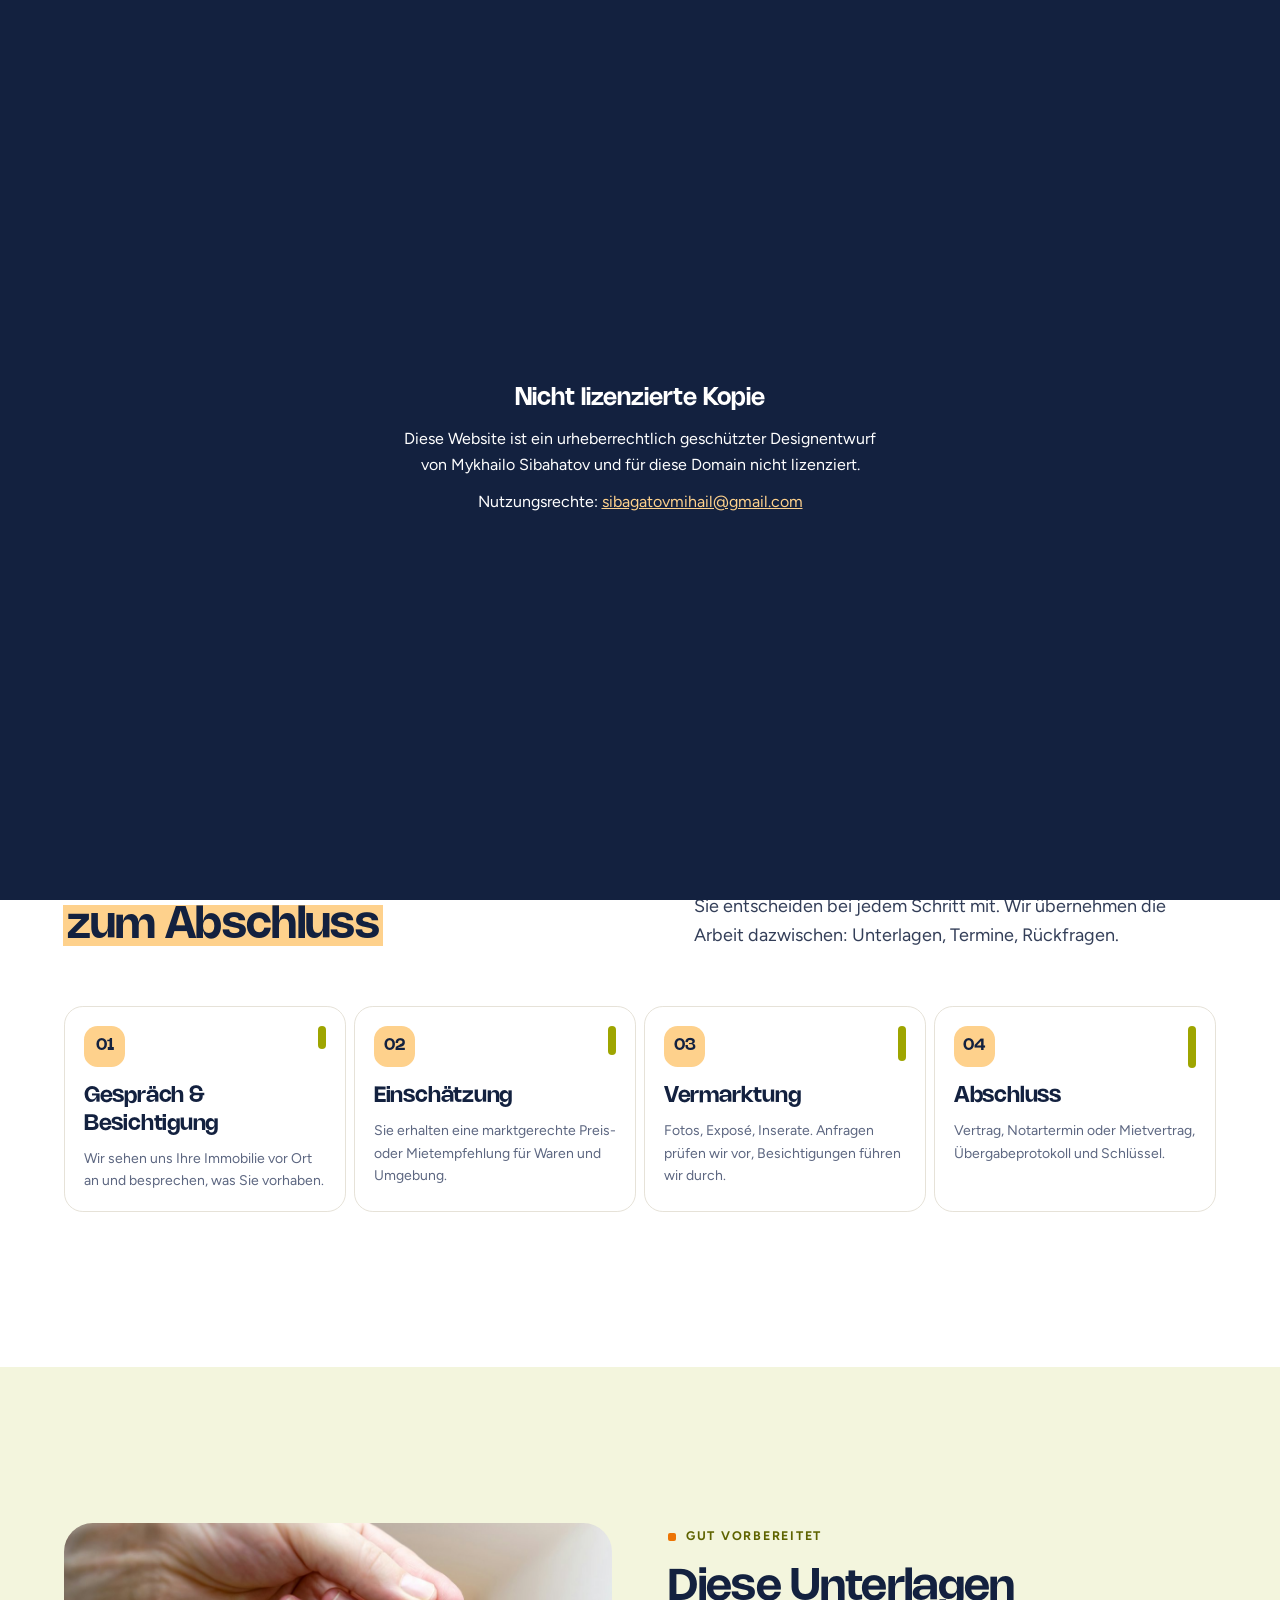
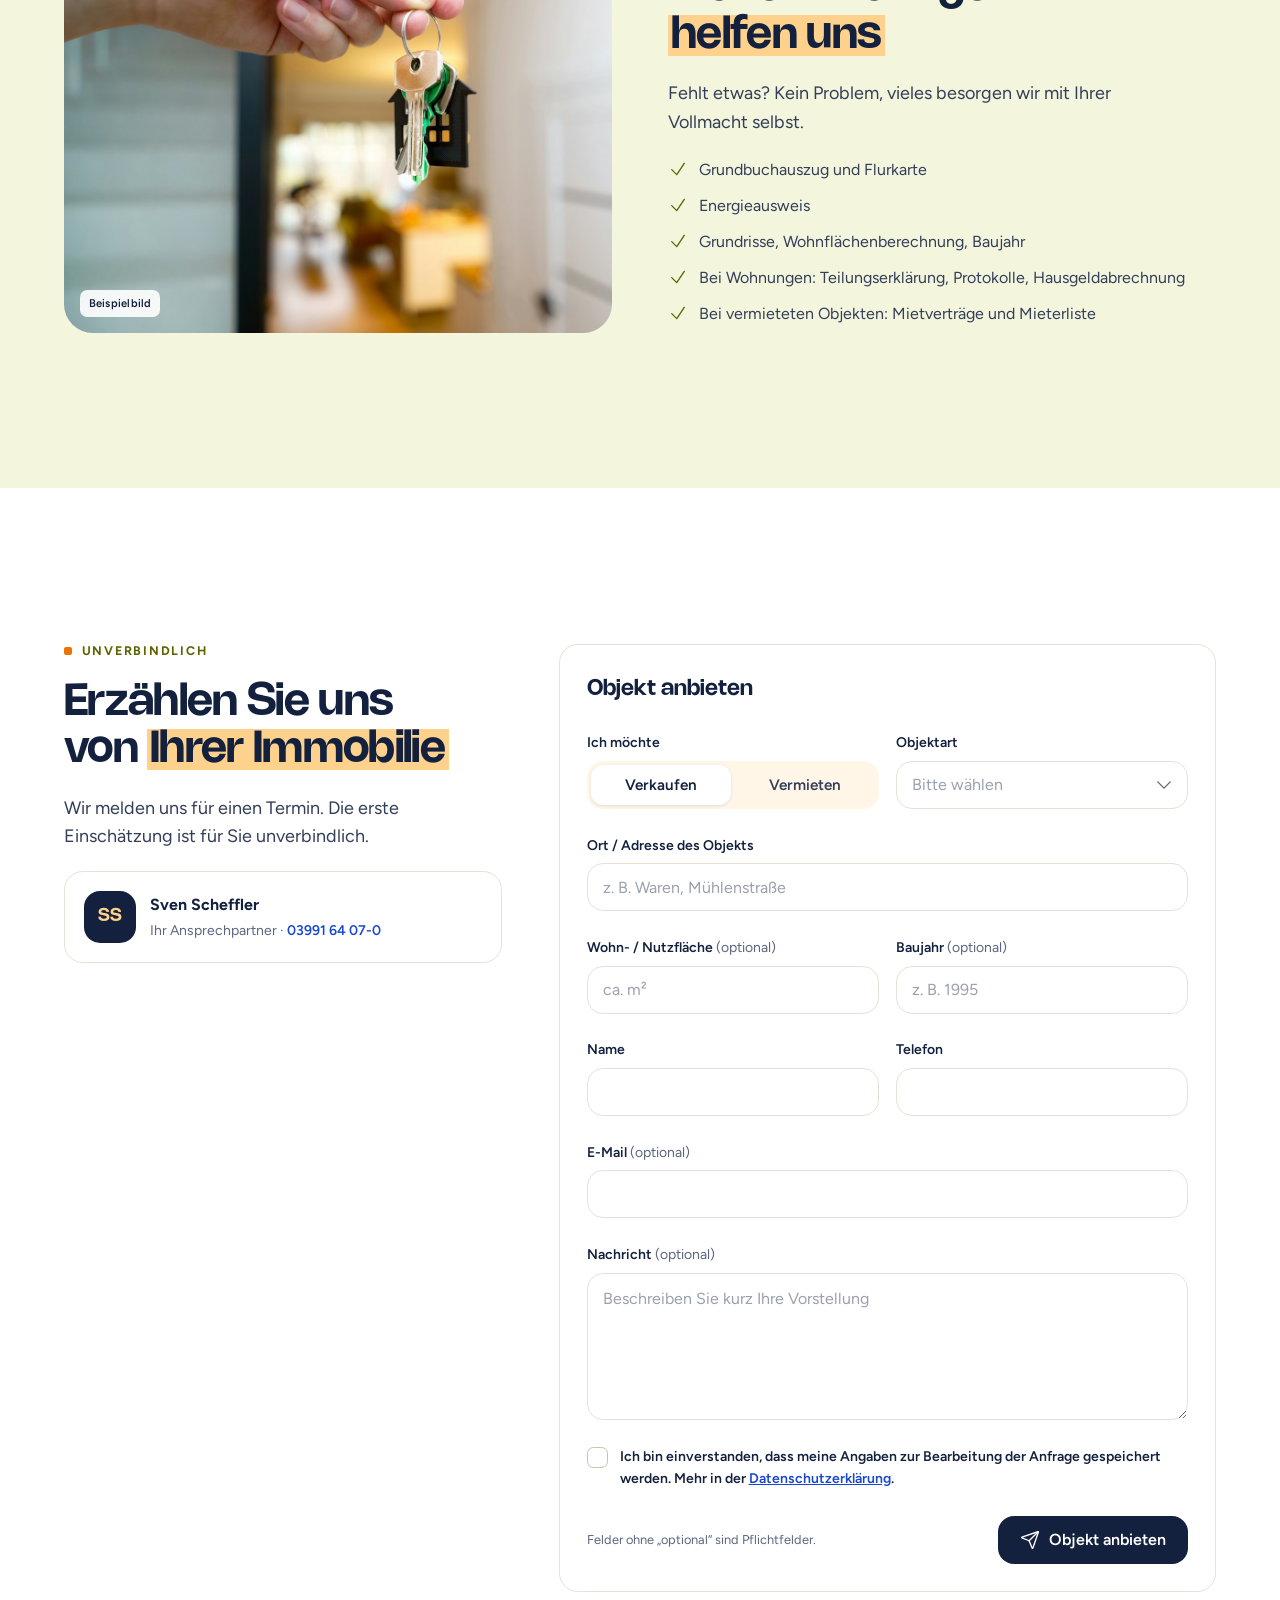
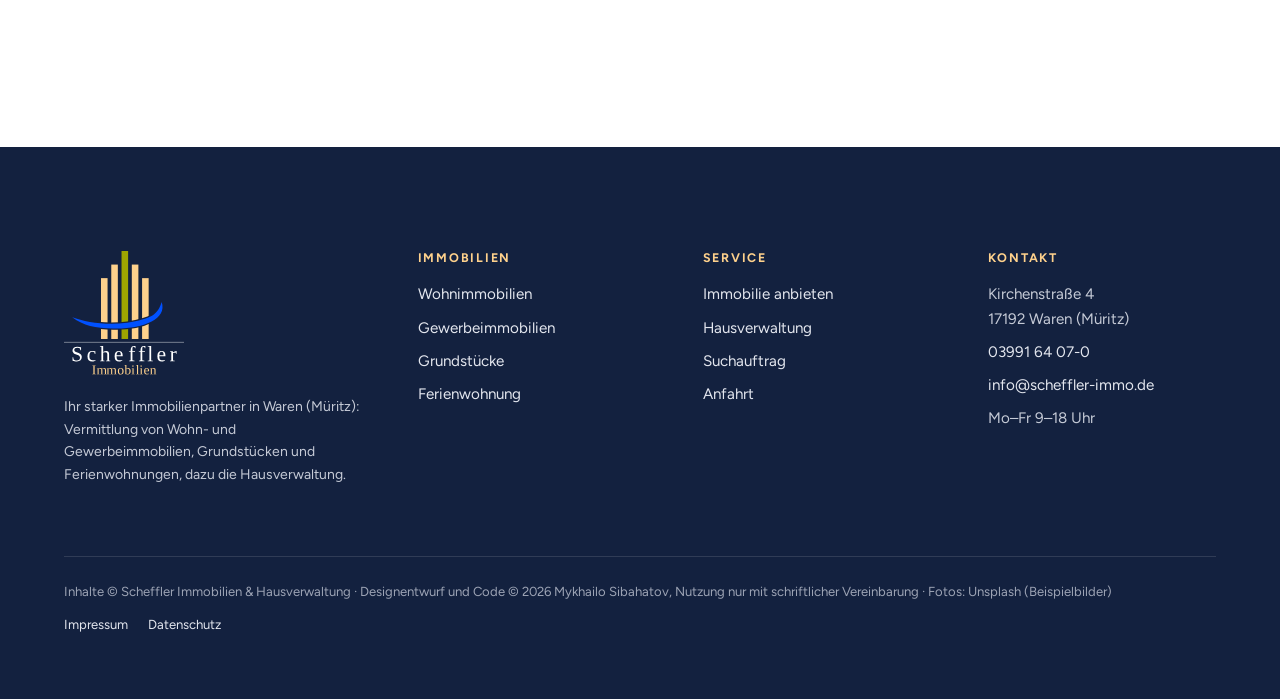
==== commit 042612a9: "Überarbeitung: Nohemi-Titel, Header über volle Breite, schmale Kartenfugen, Formulare ohne Sprünge, " ====
--- a/anbieten.html
+++ b/anbieten.html
@@ -1,16 +1,24 @@
 <!doctype html>
+<!--
+  Designentwurf „Scheffler Immobilien & Hausverwaltung“, Waren (Müritz)
+  Gestaltung und Code © 2026 Mykhailo Sibahatov. Alle Rechte vorbehalten.
+  Nur zur Ansicht. Kopieren, Veröffentlichen oder Weiterverwenden ohne schriftliche
+  Vereinbarung ist nicht gestattet. Siehe LICENSE.
+-->
 <html lang="de">
 <head>
   <meta charset="utf-8">
   <meta name="viewport" content="width=device-width, initial-scale=1, viewport-fit=cover">
   <title>Immobilie verkaufen oder vermieten in Waren (Müritz) · Scheffler Immobilien</title>
   <meta name="description" content="Sie möchten Ihr Haus, Ihre Wohnung oder Ihr Grundstück in Waren verkaufen oder vermieten? Scheffler Immobilien begleitet Sie von der Einschätzung bis zur Übergabe.">
+  <meta name="copyright" content="Designentwurf und Code © 2026 Mykhailo Sibahatov. Alle Rechte vorbehalten.">
+  <meta name="author" content="Mykhailo Sibahatov">
   <meta name="robots" content="noindex, nofollow">
   <meta name="theme-color" content="#ffffff">
   <link rel="icon" href="assets/favicon.svg" type="image/svg+xml">
-  <link rel="preload" href="fonts/fraunces-latin.woff2" as="font" type="font/woff2" crossorigin>
+  <link rel="preload" href="fonts/nohemi-600.woff2" as="font" type="font/woff2" crossorigin>
   <link rel="preload" href="fonts/figtree-latin.woff2" as="font" type="font/woff2" crossorigin>
-  <link rel="stylesheet" href="css/styles.css?v=1">
+  <link rel="stylesheet" href="css/styles.css?v=3">
   <script>document.documentElement.classList.add('js');try{if(sessionStorage.getItem('si-seen'))document.documentElement.classList.add('no-preload')}catch(e){}</script>
 </head>
 <body>
@@ -212,7 +220,7 @@
       </div>
     </div>
     <div class="footer__bottom">
-      <p>© <span data-year>2026</span> Scheffler Immobilien &amp; Hausverwaltung · Inhaber Sven Scheffler</p>
+      <p>Inhalte © Scheffler Immobilien &amp; Hausverwaltung · Designentwurf und Code © 2026 Mykhailo Sibahatov, Nutzung nur mit schriftlicher Vereinbarung · Fotos: Unsplash (Beispielbilder)</p>
       <nav aria-label="Rechtliches"><a href="impressum.html">Impressum</a><a href="datenschutz.html">Datenschutz</a></nav>
     </div>
   </div>
@@ -225,7 +233,8 @@
     <button class="btn btn--primary" type="button" data-close>Schließen</button>
   </div>
 </div>
-<script src="js/main.js?v=1" defer></script>
+<p class="draft-tag" aria-label="Designentwurf von Mykhailo Sibahatov, nicht zur Veröffentlichung freigegeben"><span class="draft-tag__dot" aria-hidden="true"></span>Entwurf · © M. Sibahatov</p>
+<script src="js/main.js?v=3" defer></script>
 <!-- /partial:footer -->
 </body>
 </html>
--- a/css/styles.css
+++ b/css/styles.css
@@ -1,10 +1,12 @@
-/* Scheffler Immobilien & Hausverwaltung, Waren (Müritz) — Designentwurf
+/* Designentwurf „Scheffler Immobilien & Hausverwaltung“, Waren (Müritz)
+   Gestaltung und Code © 2026 Mykhailo Sibahatov. Alle Rechte vorbehalten.
+   Nur zur Ansicht — keine Nutzung ohne schriftliche Vereinbarung (LICENSE).
    Tokens first; every component uses only these. */
 
 @font-face {
-  font-family: "Fraunces";
-  src: url("../fonts/fraunces-latin.woff2") format("woff2");
-  font-weight: 100 900;
+  font-family: "Nohemi";
+  src: url("../fonts/nohemi-600.woff2") format("woff2");
+  font-weight: 600;
   font-display: swap;
 }
 @font-face {
@@ -36,10 +38,10 @@
   --white: #fff;
 
   /* type */
-  --f-head: "Fraunces", Georgia, serif;
+  --f-head: "Nohemi", "Figtree", system-ui, sans-serif;
   --f-body: "Figtree", system-ui, sans-serif;
-  --t-display: clamp(2.35rem, 1.35rem + 4.2vw, 4.6rem);
-  --t-h2: clamp(1.9rem, 1.3rem + 2.4vw, 3.1rem);
+  --t-display: clamp(2.1rem, 1.3rem + 3.3vw, 3.85rem);
+  --t-h2: clamp(1.75rem, 1.25rem + 2vw, 2.75rem);
   --t-h3: clamp(1.15rem, 1.05rem + .4vw, 1.375rem);
   --t-lead: clamp(1.02rem, .98rem + .2vw, 1.125rem);
   --t-body: 1rem;
@@ -54,17 +56,19 @@
   --col-gap: clamp(1.5rem, .75rem + 3.5vw, 5rem);
   --card-pad: clamp(1.125rem, .8rem + 1.1vw, 1.75rem);
   --card-pad-sm: clamp(1rem, .9rem + .35vw, 1.25rem);
-  --card-gap: clamp(1rem, .85rem + .6vw, 1.25rem);
+  --card-gap: clamp(1rem, .85rem + .6vw, 1.25rem);   /* blocks inside a card */
+  --grid-gap: .5rem;                                 /* card to card: thin joints */
   --card-r: clamp(1rem, .9rem + .35vw, 1.25rem);
   --stack: .75rem;
 
   /* controls: one height, one radius family (logo tile is a rounded square → no pills) */
   --ctl-h: 3rem;
-  --ctl-r: .75rem;
+  --ctl-r: 1rem;
   --inset: .375rem;
   --strip-r: calc(var(--ctl-r) + var(--inset));
   --strip-h: calc(var(--ctl-h) + 2 * var(--inset));
-  --in-r: calc(var(--ctl-r) - var(--inset));
+  --in-r: calc(var(--ctl-r) - .25rem);               /* nav links: 2.5rem inside a 3rem row */
+  --header-h: calc(var(--ctl-h) + 1.25rem);
 
   --container: 76rem;
   --ease: cubic-bezier(.22, .61, .36, 1);
@@ -99,7 +103,7 @@
 a { color: inherit; }
 button, input, textarea { font: inherit; color: inherit; }
 p { margin: 0; }
-h1, h2, h3, h4 { margin: 0; color: var(--ink); font-family: var(--f-head); font-weight: 600; font-optical-sizing: auto; }
+h1, h2, h3, h4 { margin: 0; color: var(--ink); font-family: var(--f-head); font-weight: 600; }
 
 .container {
   width: 100%;
@@ -171,7 +175,7 @@
   content: ""; width: .5rem; height: .5rem; border-radius: .125rem;
   background: var(--orange);
 }
-.h2 { font-size: var(--t-h2); line-height: 1.08; letter-spacing: -.02em; text-wrap: balance; }
+.h2 { font-size: var(--t-h2); line-height: 1.08; letter-spacing: -.015em; text-wrap: balance; }
 .h3 { font-size: var(--t-h3); line-height: 1.25; letter-spacing: -.01em; }
 .lead { font-size: var(--t-lead); line-height: 1.6; color: var(--ink-2); max-width: 36rem; text-wrap: pretty; }
 .muted { color: var(--muted); }
@@ -227,22 +231,18 @@
 /* ---------- header: one continuous strip ---------- */
 .header {
   position: fixed; inset: 0 0 auto; z-index: 50;
-  padding-top: .75rem;
-  pointer-events: none;
+  background: rgb(255 255 255 / .92);
+  -webkit-backdrop-filter: saturate(1.4) blur(14px);
+  backdrop-filter: saturate(1.4) blur(14px);
+  border-bottom: 1px solid rgb(19 33 63 / .08);
+  box-shadow: 0 10px 30px -18px rgb(19 33 63 / .25);
 }
 .strip {
-  pointer-events: auto;
   display: grid;
   grid-template-columns: auto minmax(0, 1fr) auto;
   align-items: center; gap: 1rem;
-  min-height: var(--strip-h);
-  padding: var(--inset) var(--inset) var(--inset) 1rem;
-  border-radius: var(--strip-r);
-  background: rgb(255 255 255 / .92);
-  -webkit-backdrop-filter: saturate(1.4) blur(14px);
-  backdrop-filter: saturate(1.4) blur(14px);
-  box-shadow: var(--shadow);
-  transition: box-shadow .3s;
+  min-height: var(--header-h);
+  padding-block: .625rem;
 }
 .brand { display: block; line-height: 0; }
 .brand img { height: var(--ctl-h); width: auto; }
@@ -318,8 +318,7 @@
     align-self: stretch;
     display: grid; grid-template-columns: minmax(0, 1fr); align-content: start;
     min-height: 0; overflow: hidden;
-    margin-inline: calc(-1 * var(--inset));
-    margin-left: -1rem;
+    margin-inline: calc(-1 * var(--gutter));
     gap: 0;
   }
   .nav__glider { display: none; }
@@ -327,7 +326,7 @@
   .is-menu-open .strip { grid-template-rows: auto 1fr; }
   .nav__link {
     height: auto; min-height: 3.5rem;
-    padding: 0 1.25rem;
+    padding: 0 var(--gutter);
     border-radius: 0;
     border-top: 1px solid var(--line);
     justify-content: space-between;
@@ -338,13 +337,14 @@
   .nav__link.is-current::after { display: none; }
   .sheet-foot {
     display: grid; grid-template-columns: minmax(0, 1fr) minmax(0, 1fr); gap: var(--inset);
-    padding: var(--inset);
+    padding: .75rem var(--gutter) 1rem;
     border-top: 1px solid var(--line);
   }
   .sheet-foot .btn { width: 100%; }
   .burger { display: inline-grid; }
   .strip__cta, .strip__tel { display: none; }
-  .header .strip { max-height: calc(100dvh - 1.5rem); }
+  .header .strip { max-height: 100dvh; }
+  .is-menu-open .strip { padding-bottom: 0; }
   .is-menu-open .nav { overflow-y: auto; overscroll-behavior: contain; }
 }
 @media (max-width: 22rem) { .sheet-foot { grid-template-columns: minmax(0, 1fr); } }
@@ -366,7 +366,7 @@
 /* ---------- hero ---------- */
 .hero {
   overflow-x: clip;
-  padding-top: calc(var(--strip-h) + clamp(2.5rem, 1rem + 6vw, 6.5rem));
+  padding-top: calc(var(--header-h) + clamp(2.5rem, 1rem + 6vw, 6.5rem));
   padding-bottom: clamp(3.5rem, 2rem + 5vw, 7rem);
   position: relative;
 }
@@ -385,9 +385,8 @@
 .hero__copy { display: grid; gap: 1.5rem; justify-items: start; }
 .hero__title {
   font-size: var(--t-display);
-  line-height: 1.02;
-  letter-spacing: -.03em;
-  font-variation-settings: "opsz" 144;
+  line-height: 1.04;
+  letter-spacing: -.02em;
   text-wrap: balance;
 }
 .hero__sub { font-size: clamp(1rem, .96rem + .2vw, 1.125rem); max-width: 31rem; }
@@ -456,7 +455,9 @@
 
 @media (max-width: 56rem) {
   .hero__grid { grid-template-columns: minmax(0, 1fr); }
-  .hero__visual { order: -1; width: min(100%, 26rem); justify-self: center; }
+  .hero__visual { order: -1; justify-self: center;
+    width: min(100%, 24rem, calc((100svh - var(--header-h)) * .4 / 1.2)); }
+  .finder { max-width: none; }
   .hero::before { display: none; }
   .hero__visual::before {    /* the peach ground follows the visual, full bleed */
     content: ""; position: absolute; z-index: -1;
@@ -484,7 +485,7 @@
 .cats {
   display: grid;
   grid-template-columns: repeat(4, minmax(0, 1fr));
-  gap: var(--card-gap);
+  gap: var(--grid-gap);
 }
 .cat {
   display: grid; grid-template-rows: auto 1fr;
@@ -506,7 +507,7 @@
 .chip-link {
   display: inline-flex; align-items: center; gap: .3rem;
   height: 2.25rem; padding: 0 .8rem;
-  border-radius: .55rem;
+  border-radius: calc(var(--ctl-r) * .75);
   background: var(--peach-wash); color: var(--ink);
   font-size: var(--t-small); font-weight: 600; text-decoration: none;
   transition: background-color .2s;
@@ -525,7 +526,7 @@
 .listings {
   display: grid;
   grid-template-columns: repeat(3, minmax(0, 1fr));
-  gap: var(--card-gap);
+  gap: var(--grid-gap);
 }
 .listing {
   display: grid; grid-template-rows: auto 1fr;
@@ -585,7 +586,7 @@
 @media (max-width: 34rem) { .listings:not(.listings--row) { grid-template-columns: minmax(0, 1fr); } }
 
 /* ---------- services duo ---------- */
-.duo { display: grid; grid-template-columns: minmax(0, 1fr) minmax(0, 1fr); gap: var(--card-gap); }
+.duo { display: grid; grid-template-columns: minmax(0, 1fr) minmax(0, 1fr); gap: var(--grid-gap); }
 .panel {
   position: relative;
   display: grid; align-content: start; gap: 1.25rem;
@@ -612,7 +613,7 @@
 .steps {
   display: grid;
   grid-template-columns: repeat(4, minmax(0, 1fr));
-  gap: var(--card-gap);
+  gap: var(--grid-gap);
   counter-reset: step;
   margin: 0; padding: 0; list-style: none;
 }
@@ -631,7 +632,7 @@
   position: absolute; left: var(--card-pad-sm); top: var(--card-pad-sm);
   display: grid; place-items: center;
   width: 2.6rem; height: 2.6rem;
-  border-radius: .65rem;
+  border-radius: calc(var(--ctl-r) * .85);
   background: var(--peach);
   font: 600 1rem/1 var(--f-head); color: var(--ink);
 }
@@ -710,7 +711,7 @@
 @media (max-width: 48rem) { .band { grid-template-columns: minmax(0, 1fr); } .band__bars { opacity: .08; } }
 
 /* ---------- contact + map ---------- */
-.contact { display: grid; grid-template-columns: minmax(0, .85fr) minmax(0, 1.15fr); gap: var(--card-gap); align-items: stretch; }
+.contact { display: grid; grid-template-columns: minmax(0, .85fr) minmax(0, 1.15fr); gap: var(--grid-gap); align-items: stretch; }
 .card {
   border-radius: var(--card-r);
   background: var(--white);
@@ -728,7 +729,7 @@
 .row__icon {
   display: grid; place-items: center;
   width: 2.75rem; height: 2.75rem;
-  border-radius: .7rem;
+  border-radius: calc(var(--ctl-r) * .9);
   background: var(--peach-wash); color: var(--ink);
   transition: background-color .2s;
 }
@@ -758,7 +759,7 @@
 .map__r1 polyline { stroke: #FFE3B5; }
 .map__svg polyline { fill: none; stroke-linecap: round; stroke-linejoin: round; }
 .map__label { font: 600 19px var(--f-body); fill: #7A7F8C; text-anchor: middle; letter-spacing: .02em; }
-.map__label--lake { font: italic 600 40px var(--f-head); fill: #6D8FD6; }
+.map__label--lake { font: 600 38px var(--f-head); fill: #6D8FD6; }
 .map__label--harbour { fill: #5872B0; }
 .map__pin path { fill: var(--blue); }
 .map__pulse { fill: rgb(0 81 255 / .18); }
@@ -783,7 +784,7 @@
 
 /* ---------- page head (sub pages) ---------- */
 .page-head {
-  padding-top: calc(var(--strip-h) + clamp(3rem, 1.5rem + 6vw, 7rem));
+  padding-top: calc(var(--header-h) + clamp(3rem, 1.5rem + 6vw, 7rem));
   padding-bottom: clamp(2.5rem, 1.5rem + 4vw, 5rem);
   background: var(--peach-wash);
   position: relative; overflow: hidden;
@@ -848,12 +849,12 @@
   .form-wrap { grid-template-columns: minmax(0, 1fr); }
   .form-wrap--form-first .form-wrap__form { order: -1; }
 }
-.form { display: grid; gap: 1.1rem; }
+.form { display: grid; gap: 1.6rem; }
 .form__title { font-size: var(--t-h3); }
-.form__grid { display: grid; grid-template-columns: minmax(0, 1fr) minmax(0, 1fr); gap: 1.1rem; }
+.form__grid { display: grid; grid-template-columns: minmax(0, 1fr) minmax(0, 1fr); gap: 1.6rem 1.1rem; }
 .form__grid .full { grid-column: 1 / -1; }
 @media (max-width: 34rem) { .form__grid { grid-template-columns: minmax(0, 1fr); } }
-.field { display: grid; gap: .4rem; }
+.field { position: relative; display: grid; gap: .4rem; }
 .field > label, .field__label { font-size: var(--t-small); font-weight: 600; color: var(--ink); }
 .field__label .opt, .field > label .opt { color: var(--muted); font-weight: 400; }
 .input {
@@ -868,8 +869,14 @@
 .input:hover { border-color: #cfc8b6; }
 .input:focus { outline: none; border-color: var(--blue); box-shadow: 0 0 0 3px var(--blue-wash); }
 .field.is-invalid .input, .field.is-invalid .select__btn { border-color: var(--error); }
-.field__error { display: none; font-size: .8rem; color: var(--error); }
-.field.is-invalid .field__error { display: block; }
+/* the message sits in the row gap below the field: showing it never moves anything */
+.field__error {
+  position: absolute; left: 0; right: 0; top: calc(100% + .25rem);
+  font-size: .75rem; line-height: 1.1; color: var(--error);
+  white-space: nowrap; overflow: hidden; text-overflow: ellipsis;
+  visibility: hidden; opacity: 0; transition: opacity .15s;
+}
+.field.is-invalid .field__error { visibility: visible; opacity: 1; }
 
 /* segmented radios */
 .seg {
@@ -971,7 +978,7 @@
 
 /* ---------- accordion ---------- */
 .faq { display: grid; grid-template-columns: minmax(0, .8fr) minmax(0, 1.2fr); gap: var(--col-gap); align-items: start; }
-.acc { display: grid; gap: .6rem; }
+.acc { display: grid; gap: var(--grid-gap); }
 .acc__item { border-radius: var(--card-r); background: var(--white); border: 1px solid var(--line); overflow: hidden; }
 .acc__btn {
   width: 100%;
@@ -980,7 +987,7 @@
   border: 0; background: none; cursor: pointer; text-align: left;
   font-weight: 600; color: var(--ink);
 }
-.acc__pm { position: relative; width: 1.9rem; height: 1.9rem; flex: none; border-radius: .55rem; background: var(--peach-wash); }
+.acc__pm { position: relative; width: 1.9rem; height: 1.9rem; flex: none; border-radius: calc(var(--ctl-r) * .65); background: var(--peach-wash); }
 .acc__pm::before, .acc__pm::after {
   content: ""; position: absolute; left: 50%; top: 50%; width: .8rem; height: 2px; margin: -1px 0 0 -.4rem;
   border-radius: 1px; background: var(--ink); transition: transform .25s var(--ease);
@@ -1002,9 +1009,9 @@
 .split__copy { display: grid; gap: 1.25rem; justify-items: start; }
 @media (max-width: 56rem) { .split { grid-template-columns: minmax(0, 1fr); } }
 
-.tiles { display: grid; grid-template-columns: repeat(3, minmax(0, 1fr)); gap: var(--card-gap); }
+.tiles { display: grid; grid-template-columns: repeat(3, minmax(0, 1fr)); gap: var(--grid-gap); }
 .tile { display: grid; align-content: start; gap: .7rem; padding: var(--card-pad-sm); border-radius: var(--card-r); background: var(--white); border: 1px solid var(--line); }
-.tile__icon { display: grid; place-items: center; width: 2.9rem; height: 2.9rem; border-radius: .75rem; background: var(--olive-wash); color: var(--olive-text); }
+.tile__icon { display: grid; place-items: center; width: 2.9rem; height: 2.9rem; border-radius: var(--ctl-r); background: var(--olive-wash); color: var(--olive-text); }
 .tile p { font-size: var(--t-small); color: var(--muted); }
 @media (max-width: 64rem) { .tiles { grid-template-columns: repeat(2, minmax(0, 1fr)); } }
 @media (max-width: 30rem) { .tile p { font-size: .82rem; } .tile .h3 { font-size: 1rem; hyphens: auto; } }
@@ -1018,7 +1025,7 @@
 .notice { display: flex; gap: .6rem; align-items: flex-start; padding: var(--card-pad-sm); border-radius: var(--card-r); background: var(--olive-wash); color: var(--olive-deep); font-size: var(--t-small); }
 
 /* ---------- footer ---------- */
-.footer { background: var(--ink); color: #C5CAD6; padding-top: clamp(4rem, 2.5rem + 5vw, 7rem); padding-bottom: 2rem; margin-top: 0; }
+.footer { background: var(--ink); color: #C5CAD6; padding-top: clamp(4rem, 2.5rem + 5vw, 7rem); padding-bottom: calc(4rem + env(safe-area-inset-bottom, 0px)); margin-top: 0; }
 .footer__grid { display: grid; grid-template-columns: minmax(0, 1.3fr) repeat(3, minmax(0, 1fr)); gap: var(--col-gap); }
 .footer__brand { display: grid; gap: 1.25rem; align-content: start; }
 .footer__brand img { width: 7.5rem; height: auto; }
@@ -1076,3 +1083,24 @@
   .js .reveal { opacity: 0; transform: translateY(1.25rem); transition: opacity .7s var(--ease), transform .7s var(--ease); }
   .js .reveal.is-in { opacity: 1; transform: none; }
 }
+
+/* ---------- draft notice + licence lock ---------- */
+.draft-tag {
+  position: fixed; left: max(.75rem, env(safe-area-inset-left)); bottom: calc(.75rem + env(safe-area-inset-bottom, 0px)); z-index: 80;
+  display: inline-flex; align-items: center; gap: .5rem;
+  height: 2rem; margin: 0; padding: 0 .85rem 0 .7rem; border-radius: calc(var(--ctl-r) * .75);
+  background: rgb(19 33 63 / .86); color: var(--white);
+  font-size: .75rem; font-weight: 600; letter-spacing: .02em; white-space: nowrap;
+  -webkit-backdrop-filter: blur(6px); backdrop-filter: blur(6px);
+  pointer-events: none; user-select: none; -webkit-user-select: none;
+}
+.draft-tag__dot { width: .45rem; height: .45rem; border-radius: 50%; background: var(--orange); }
+.is-menu-open .draft-tag { display: none; }
+.licence-lock {
+  position: fixed; inset: 0; z-index: 1000;
+  display: grid; place-items: center; padding: var(--gutter);
+  background: var(--ink); color: var(--white); text-align: center;
+}
+.licence-lock div { max-width: 30rem; display: grid; gap: .75rem; }
+.licence-lock b { font: 600 1.5rem/1.2 var(--f-head); }
+.licence-lock a { color: var(--peach); }
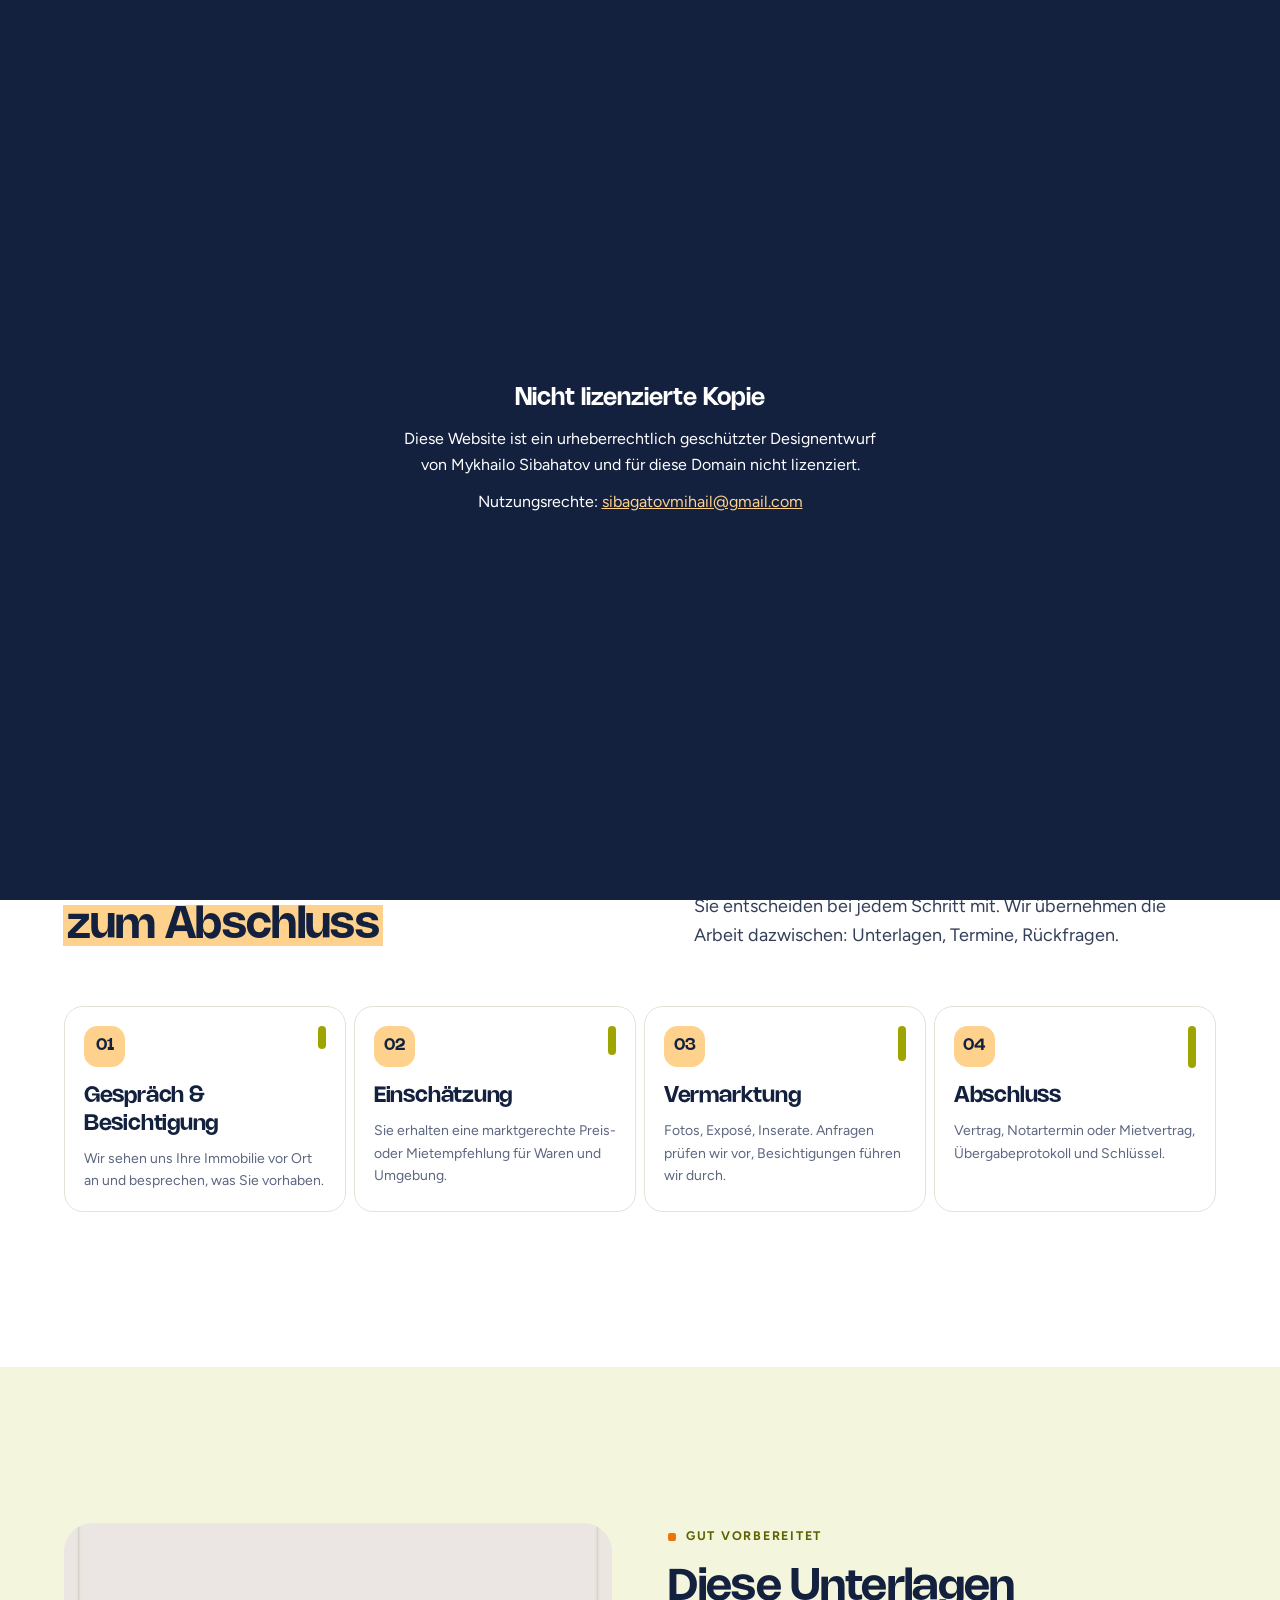
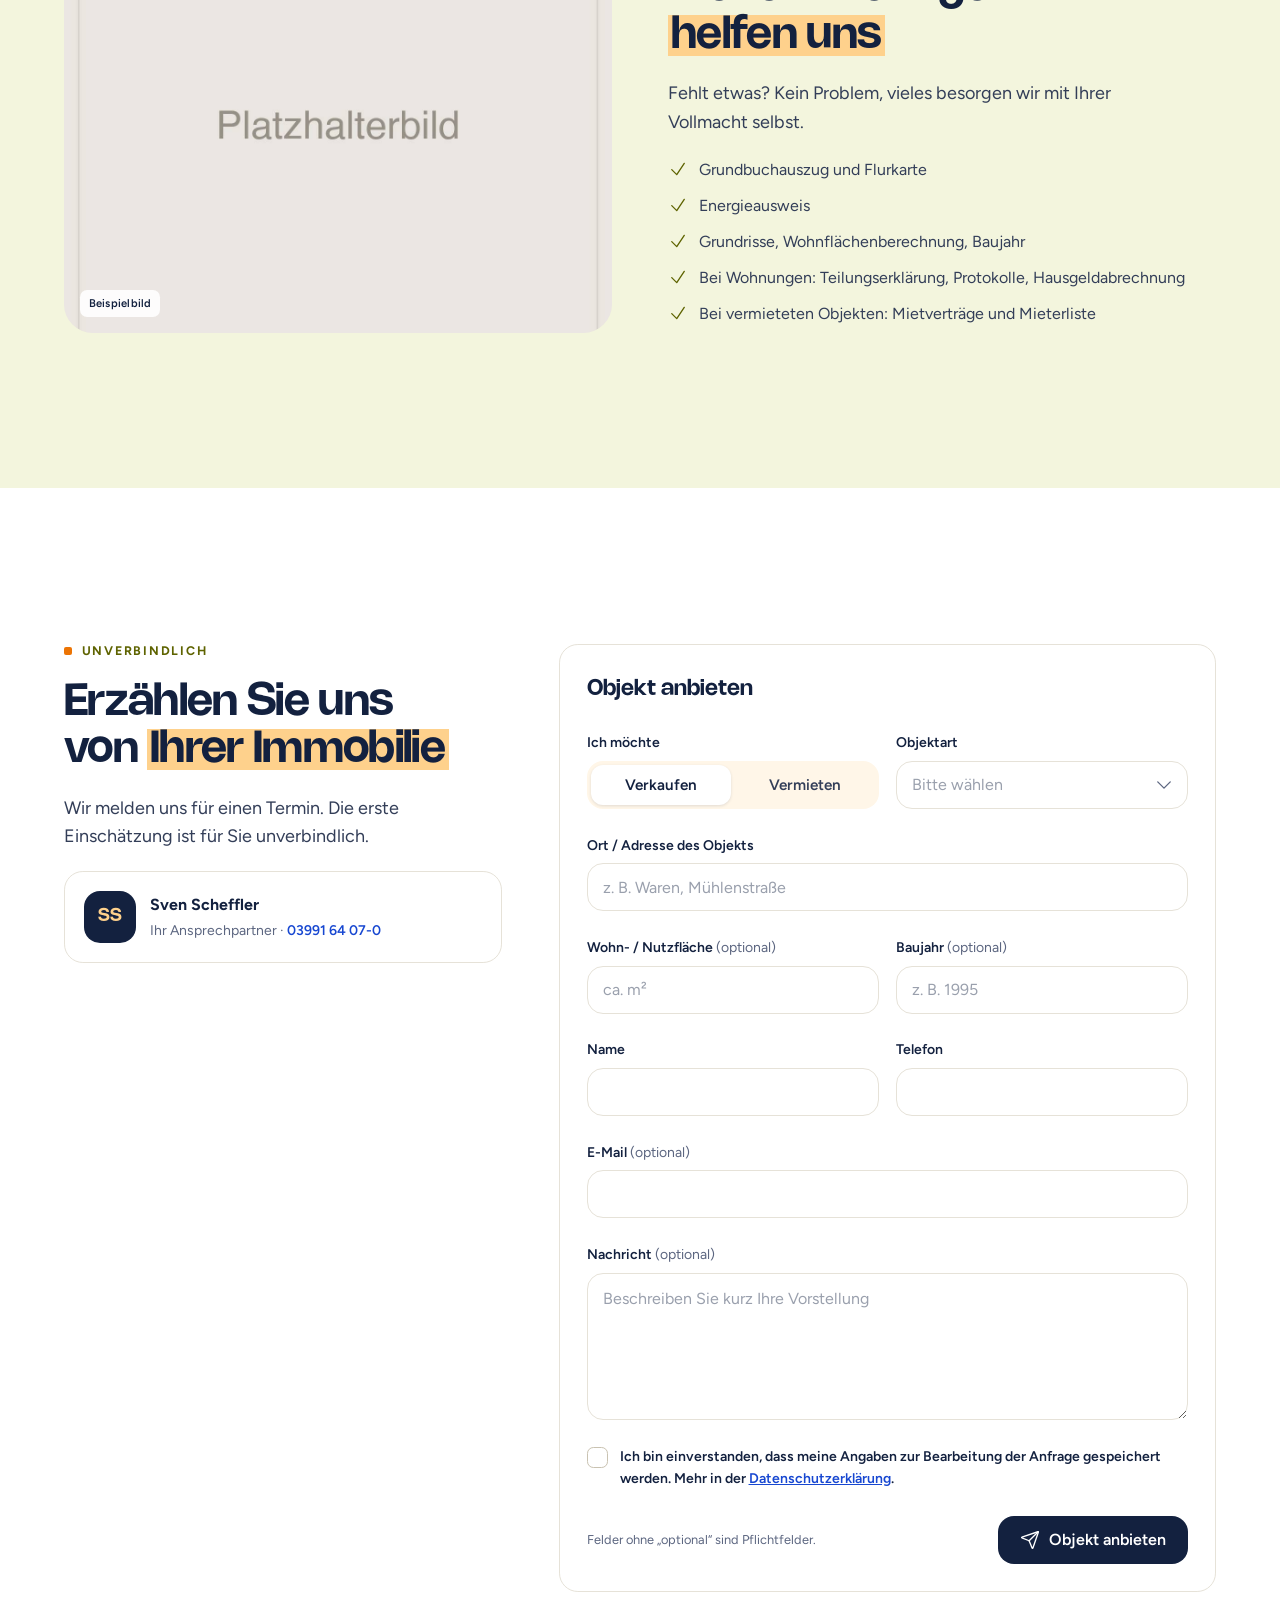
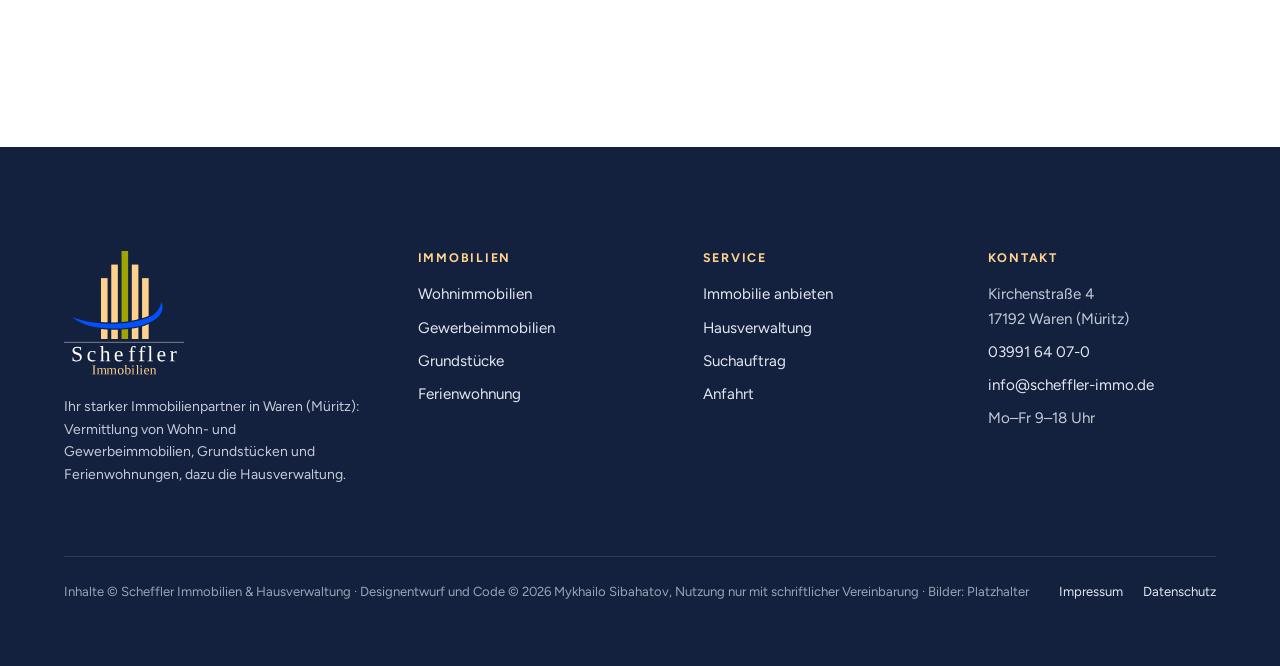
==== commit 2d70476d: "Entwurf: Fotos durch Platzhalter ersetzt, Impressum von Vias Media Alle Fotos sind neutrale Platzhal" ====
--- a/anbieten.html
+++ b/anbieten.html
@@ -220,7 +220,7 @@
       </div>
     </div>
     <div class="footer__bottom">
-      <p>Inhalte © Scheffler Immobilien &amp; Hausverwaltung · Designentwurf und Code © 2026 Mykhailo Sibahatov, Nutzung nur mit schriftlicher Vereinbarung · Fotos: Unsplash (Beispielbilder)</p>
+      <p>Inhalte © Scheffler Immobilien &amp; Hausverwaltung · Designentwurf und Code © 2026 Mykhailo Sibahatov, Nutzung nur mit schriftlicher Vereinbarung · Bilder: Platzhalter</p>
       <nav aria-label="Rechtliches"><a href="impressum.html">Impressum</a><a href="datenschutz.html">Datenschutz</a></nav>
     </div>
   </div>
